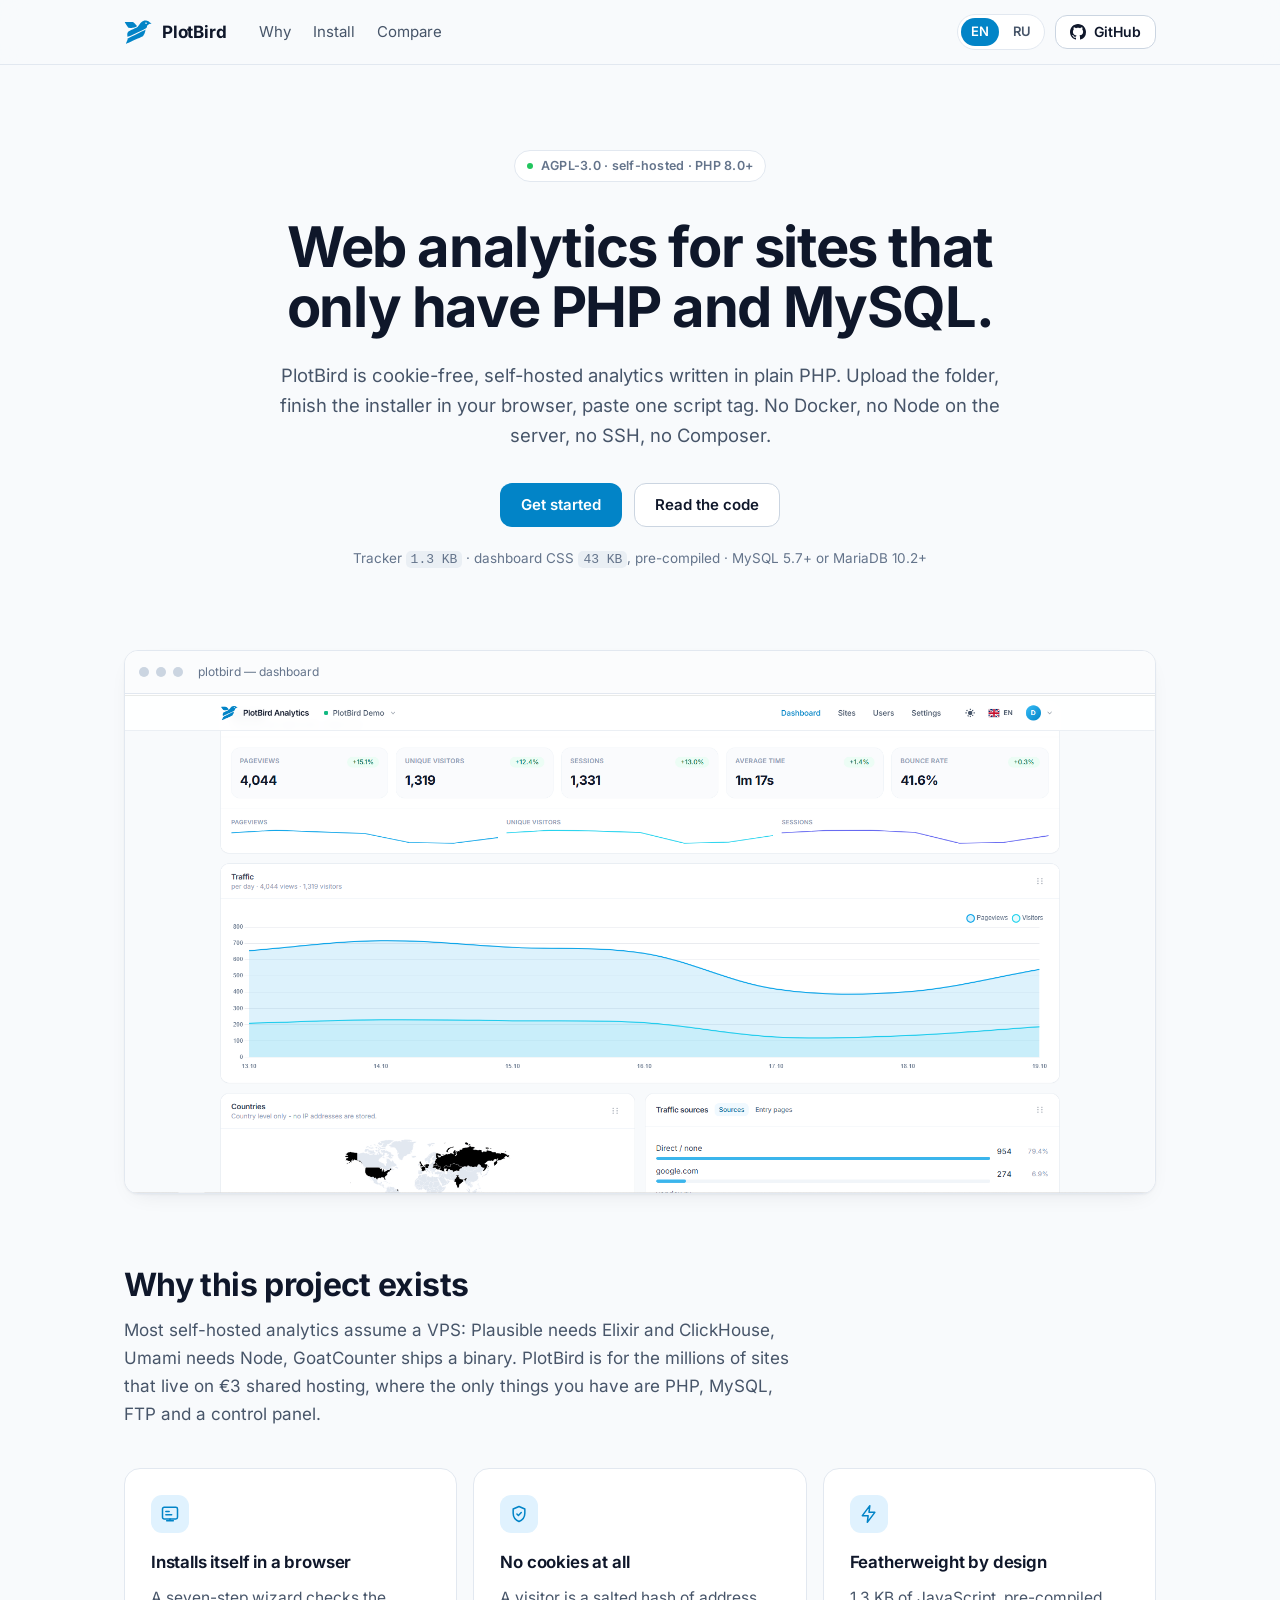
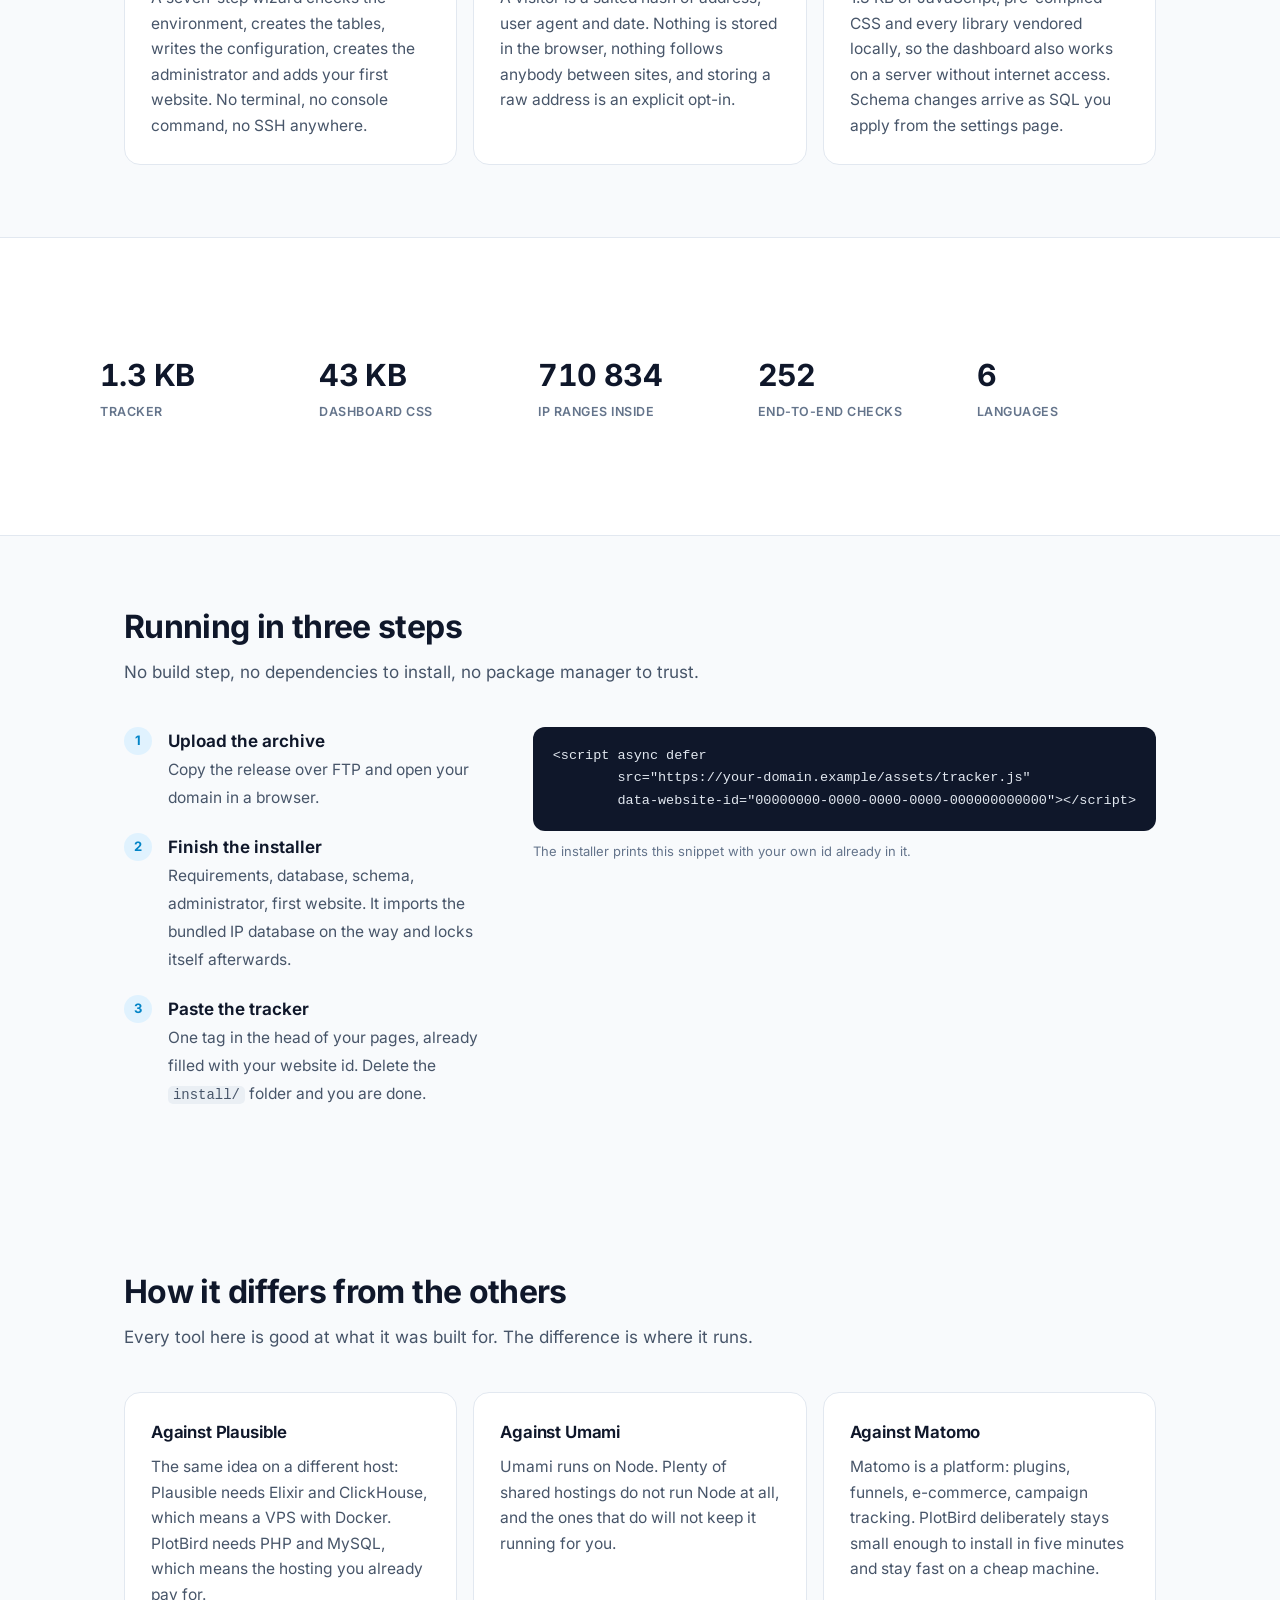
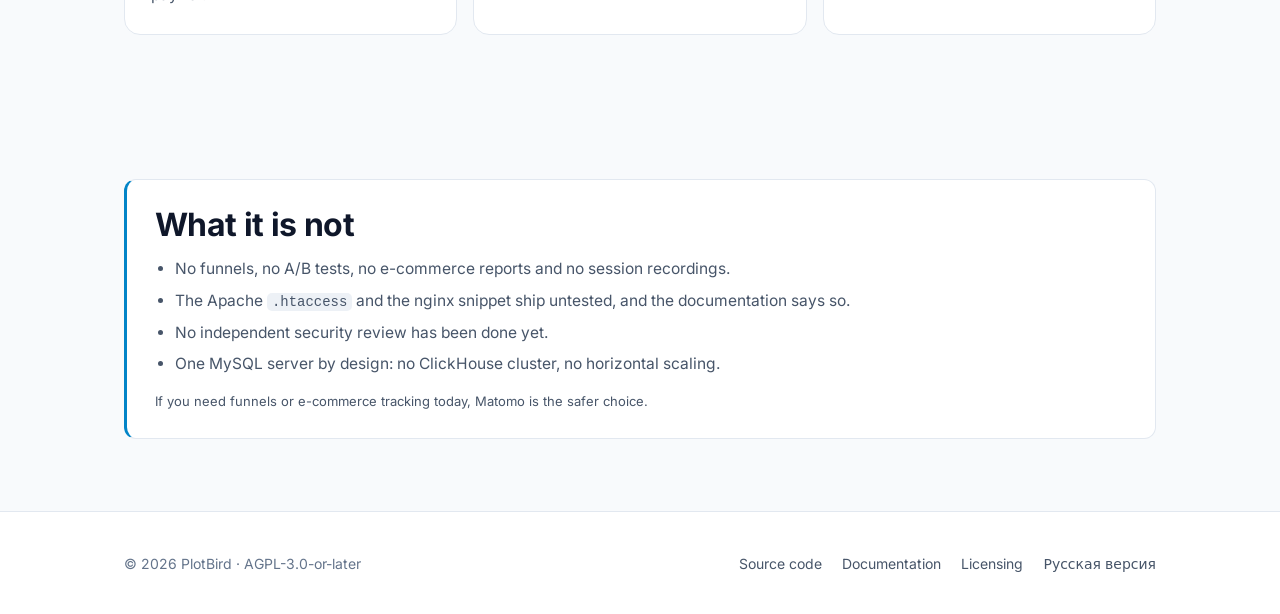
==== index.html @ 64337339 "PlotBird landing page Two languages, one stylesheet, no build step and no framework. The dashboard s" ====
<!doctype html>
<html lang="en">
<head>
<meta charset="utf-8">
<meta name="viewport" content="width=device-width, initial-scale=1">
<title>PlotBird — self-hosted, cookie-free web analytics in plain PHP</title>
<meta name="description" content="Web analytics for websites that only have PHP and MySQL. Cookie-free, self-hosted, no Docker, no SSH: upload the folder, install it in the browser, paste one script tag.">
<link rel="canonical" href="https://plotbird.github.io/">
<link rel="alternate" hreflang="en" href="https://plotbird.github.io/">
<link rel="alternate" hreflang="ru" href="https://plotbird.github.io/ru/">
<link rel="alternate" hreflang="x-default" href="https://plotbird.github.io/">
<link rel="icon" type="image/svg+xml" href="assets/logo.svg">
<link rel="apple-touch-icon" href="assets/apple-touch-icon.png">
<link rel="stylesheet" href="assets/style.css">
<meta name="theme-color" content="#f8fafc" media="(prefers-color-scheme: light)">
<meta name="theme-color" content="#080c14" media="(prefers-color-scheme: dark)">
<meta property="og:type" content="website">
<meta property="og:title" content="PlotBird — web analytics for sites that only have PHP and MySQL">
<meta property="og:description" content="Cookie-free, self-hosted analytics in plain PHP. No Docker, no Node on the server, no SSH, no Composer.">
<meta property="og:url" content="https://plotbird.github.io/">
<meta property="og:image" content="https://plotbird.github.io/assets/og.png">
<meta property="og:image:width" content="1200">
<meta property="og:image:height" content="630">
<meta property="og:locale" content="en_US">
<meta property="og:locale:alternate" content="ru_RU">
<meta name="twitter:card" content="summary_large_image">
</head>
<body>

<header class="nav">
    <div class="wrap nav-inner">
        <a class="brand" href="index.html">
            <img src="assets/logo.svg" alt="" width="28" height="28">
            PlotBird
        </a>
        <nav class="nav-links">
            <a href="#why">Why</a>
            <a href="#install">Install</a>
            <a href="#compare">Compare</a>
        </nav>
        <div class="nav-right">
            <div class="lang">
                <span>EN</span>
                <a href="ru/index.html" hreflang="ru">RU</a>
            </div>
            <a class="btn btn-ghost btn-nav" href="https://github.com/plotbird/analytics">
                <svg width="16" height="16" viewBox="0 0 16 16" fill="currentColor" aria-hidden="true"><path d="M8 0C3.58 0 0 3.58 0 8c0 3.54 2.29 6.53 5.47 7.59.4.07.55-.17.55-.38 0-.19-.01-.82-.01-1.49-2.01.37-2.53-.49-2.69-.94-.09-.23-.48-.94-.82-1.13-.28-.15-.68-.52-.01-.53.63-.01 1.08.58 1.23.82.72 1.21 1.87.87 2.33.66.07-.52.28-.87.51-1.07-1.78-.2-3.64-.89-3.64-3.95 0-.87.31-1.59.82-2.15-.08-.2-.36-1.02.08-2.12 0 0 .67-.21 2.2.82.64-.18 1.32-.27 2-.27.68 0 1.36.09 2 .27 1.53-1.04 2.2-.82 2.2-.82.44 1.1.16 1.92.08 2.12.51.56.82 1.27.82 2.15 0 3.07-1.87 3.75-3.65 3.95.29.25.54.73.54 1.48 0 1.07-.01 1.93-.01 2.2 0 .21.15.46.55.38A8.01 8.01 0 0 0 16 8c0-4.42-3.58-8-8-8Z"/></svg>
                GitHub
            </a>
        </div>
    </div>
</header>

<main>

<div class="wrap hero">
    <p class="eyebrow"><span class="dot"></span> AGPL-3.0 &middot; self-hosted &middot; PHP 8.0+</p>
    <h1>Web analytics for sites that only have PHP and MySQL.</h1>
    <p class="lead">
        PlotBird is cookie-free, self-hosted analytics written in plain PHP. Upload the folder,
        finish the installer in your browser, paste one script tag. No Docker, no Node on the
        server, no SSH, no Composer.
    </p>
    <div class="hero-actions">
        <a class="btn btn-primary" href="#install">Get started</a>
        <a class="btn btn-ghost" href="https://github.com/plotbird/analytics">Read the code</a>
    </div>
    <p class="hero-note">
        Tracker <code>1.3 KB</code> &middot; dashboard CSS <code>43 KB</code>, pre-compiled &middot;
        MySQL 5.7+ or MariaDB 10.2+
    </p>
</div>

<div class="wrap">
    <div class="shot" id="look">
        <div class="frame">
            <div class="frame-bar">
                <i></i><i></i><i></i>
                <span>plotbird — dashboard</span>
            </div>

            <img src="assets/dashboard.png"
                 alt="PlotBird dashboard: traffic chart, top pages, countries, devices and goal conversions"
                 width="1906" height="923" fetchpriority="high" decoding="async">
        </div>
    </div>
</div>

<section id="why">
    <div class="wrap">
        <div class="section-head">
            <h2>Why this project exists</h2>
            <p>
                Most self-hosted analytics assume a VPS: Plausible needs Elixir and ClickHouse,
                Umami needs Node, GoatCounter ships a binary. PlotBird is for the millions of
                sites that live on €3 shared hosting, where the only things you have are PHP,
                MySQL, FTP and a control panel.
            </p>
        </div>

        <div class="cards cards-3">
            <article class="card">
                <div class="icon" aria-hidden="true">
                    <svg viewBox="0 0 24 24" fill="none" stroke="currentColor" stroke-width="1.8" stroke-linecap="round" stroke-linejoin="round"><rect x="3" y="4" width="18" height="14" rx="2"/><path d="M8 20h8M12 18v2M7 9h4M7 13h7"/></svg>
                </div>
                <h3>Installs itself in a browser</h3>
                <p>
                    A seven-step wizard checks the environment, creates the tables, writes the
                    configuration, creates the administrator and adds your first website. No
                    terminal, no console command, no SSH anywhere.
                </p>
            </article>

            <article class="card">
                <div class="icon" aria-hidden="true">
                    <svg viewBox="0 0 24 24" fill="none" stroke="currentColor" stroke-width="1.8" stroke-linecap="round" stroke-linejoin="round"><path d="M12 3l7 3v5c0 4.4-3 8.2-7 10-4-1.8-7-5.6-7-10V6l7-3Z"/><path d="M9.5 12l1.8 1.8 3.4-3.6"/></svg>
                </div>
                <h3>No cookies at all</h3>
                <p>
                    A visitor is a salted hash of address, user agent and date. Nothing is stored
                    in the browser, nothing follows anybody between sites, and storing a raw
                    address is an explicit opt-in.
                </p>
            </article>

            <article class="card">
                <div class="icon" aria-hidden="true">
                    <svg viewBox="0 0 24 24" fill="none" stroke="currentColor" stroke-width="1.8" stroke-linecap="round" stroke-linejoin="round"><path d="M13 2 4 14h7l-1 8 9-12h-7l1-8Z"/></svg>
                </div>
                <h3>Featherweight by design</h3>
                <p>
                    1.3 KB of JavaScript, pre-compiled CSS and every library vendored locally, so
                    the dashboard also works on a server without internet access. Schema changes
                    arrive as SQL you apply from the settings page.
                </p>
            </article>
        </div>
    </div>
</section>

<section class="numbers" aria-label="Numbers">
    <div class="wrap numbers-inner">
        <div class="stat"><b>1.3 KB</b><span>tracker</span></div>
        <div class="stat"><b>43 KB</b><span>dashboard CSS</span></div>
        <div class="stat"><b>710 834</b><span>IP ranges inside</span></div>
        <div class="stat"><b>252</b><span>end-to-end checks</span></div>
        <div class="stat"><b>6</b><span>languages</span></div>
    </div>
</section>

<section id="install">
    <div class="wrap">
        <div class="section-head">
            <h2>Running in three steps</h2>
            <p>No build step, no dependencies to install, no package manager to trust.</p>
        </div>

        <div class="steps">
            <ol class="step-list">
                <li>
                    <strong>Upload the archive</strong>
                    <span>Copy the release over FTP and open your domain in a browser.</span>
                </li>
                <li>
                    <strong>Finish the installer</strong>
                    <span>
                        Requirements, database, schema, administrator, first website. It imports
                        the bundled IP database on the way and locks itself afterwards.
                    </span>
                </li>
                <li>
                    <strong>Paste the tracker</strong>
                    <span>
                        One tag in the head of your pages, already filled with your website id.
                        Delete the <code>install/</code> folder and you are done.
                    </span>
                </li>
            </ol>

            <div>
                <pre><code>&lt;script async defer
        src="https://your-domain.example/assets/tracker.js"
        data-website-id="00000000-0000-0000-0000-000000000000"&gt;&lt;/script&gt;</code></pre>
                <p class="caption">
                    The installer prints this snippet with your own id already in it.
                </p>
            </div>
        </div>
    </div>
</section>

<section id="compare">
    <div class="wrap">
        <div class="section-head">
            <h2>How it differs from the others</h2>
            <p>
                Every tool here is good at what it was built for. The difference is where it runs.
            </p>
        </div>

        <div class="cards cards-3">
            <article class="card">
                <h3>Against Plausible</h3>
                <p>
                    The same idea on a different host: Plausible needs Elixir and ClickHouse, which
                    means a VPS with Docker. PlotBird needs PHP and MySQL, which means the hosting
                    you already pay for.
                </p>
            </article>
            <article class="card">
                <h3>Against Umami</h3>
                <p>
                    Umami runs on Node. Plenty of shared hostings do not run Node at all, and the
                    ones that do will not keep it running for you.
                </p>
            </article>
            <article class="card">
                <h3>Against Matomo</h3>
                <p>
                    Matomo is a platform: plugins, funnels, e-commerce, campaign tracking. PlotBird
                    deliberately stays small enough to install in five minutes and stay fast on a
                    cheap machine.
                </p>
            </article>
        </div>
    </div>
</section>

<section>
    <div class="wrap">
        <div class="not">
            <h2>What it is not</h2>
            <ul>
                <li>No funnels, no A/B tests, no e-commerce reports and no session recordings.</li>
                <li>The Apache <code>.htaccess</code> and the nginx snippet ship untested, and the documentation says so.</li>
                <li>No independent security review has been done yet.</li>
                <li>One MySQL server by design: no ClickHouse cluster, no horizontal scaling.</li>
            </ul>
            <p class="caption" style="margin-top:14px">
                If you need funnels or e-commerce tracking today, Matomo is the safer choice.
            </p>
        </div>
    </div>
</section>

</main>

<footer>
    <div class="wrap footer-inner">
        <span>© <span id="year">2026</span> PlotBird · AGPL-3.0-or-later</span>
        <div class="footer-links">
            <a href="https://github.com/plotbird/analytics">Source code</a>
            <a href="https://github.com/plotbird/analytics/blob/main/README.md">Documentation</a>
            <a href="https://github.com/plotbird/analytics/blob/main/LICENSING.md">Licensing</a>
            <a href="ru/index.html" hreflang="ru">Русская версия</a>
        </div>
    </div>
</footer>

<script>
    document.getElementById('year').textContent = new Date().getFullYear();
</script>

</body>
</html>
---- assets/style.css ----
/* ---------------------------------------------------------------------------
   PlotBird landing page.

   One stylesheet, no build step, no framework: the product itself ships
   pre-compiled CSS, so its website should not need a toolchain either. The
   palette is the one used in the dashboard - Inter, slate, one sky accent - so
   the site and the application look like the same project.
   --------------------------------------------------------------------------- */

@font-face {
    font-family: 'Inter';
    font-style: normal;
    font-weight: 100 900;
    font-display: swap;
    src: url('fonts/inter-latin-wght-normal.woff2') format('woff2');
    unicode-range: U+0000-00FF, U+0131, U+0152-0153, U+02BB-02BC, U+02C6, U+02DA,
        U+02DC, U+0304, U+0308, U+0329, U+2000-206F, U+2074, U+20AC, U+2122,
        U+2191, U+2193, U+2212, U+2215, U+FEFF, U+FFFD;
}

@font-face {
    font-family: 'Inter';
    font-style: normal;
    font-weight: 100 900;
    font-display: swap;
    src: url('fonts/inter-latin-ext-wght-normal.woff2') format('woff2');
    unicode-range: U+0100-02BA, U+02BD-02C5, U+02C7-02CC, U+02CE-02D7, U+02DD-02FF,
        U+0304, U+0308, U+0329, U+1D00-1DBF, U+1E00-1E9F, U+1EF2-1EFF, U+2020,
        U+20A0-20AB, U+20AD-20C0, U+2113, U+2C60-2C7F, U+A720-A7FF;
}

:root {
    --bg: #f8fafc;
    --surface: #ffffff;
    --border: #e2e8f0;
    --border-strong: #cbd5e1;
    --text: #0f172a;
    --muted: #475569;
    --faint: #64748b;
    --accent: #0284c7;
    --accent-hover: #0369a1;
    --accent-soft: #e0f2fe;
    --code-bg: #0f172a;
    --code-text: #e2e8f0;
    --shadow: 0 1px 2px rgb(15 23 42 / 0.04), 0 8px 24px -12px rgb(15 23 42 / 0.12);
    --radius: 16px;
    --max: 1080px;
}

@media (prefers-color-scheme: dark) {
    :root {
        --bg: #080c14;
        --surface: #0f1626;
        --border: #1e293b;
        --border-strong: #334155;
        --text: #e8eef7;
        --muted: #a3b1c6;
        --faint: #8595ab;
        --accent: #38bdf8;
        --accent-hover: #7dd3fc;
        --accent-soft: #0c2839;
        --code-bg: #060a12;
        --code-text: #dbe6f5;
        --shadow: 0 1px 2px rgb(0 0 0 / 0.3), 0 12px 32px -16px rgb(0 0 0 / 0.6);
    }
}

*,
*::before,
*::after {
    box-sizing: border-box;
}

html {
    -webkit-text-size-adjust: 100%;
    scroll-behavior: smooth;
}

body {
    margin: 0;
    background: var(--bg);
    color: var(--text);
    font-family: 'Inter', ui-sans-serif, system-ui, -apple-system, 'Segoe UI', Roboto, sans-serif;
    font-size: 17px;
    line-height: 1.65;
    -webkit-font-smoothing: antialiased;
    text-rendering: optimizeLegibility;
}

img {
    max-width: 100%;
    height: auto;
    display: block;
}

a {
    color: var(--accent);
    text-decoration: none;
}

a:hover {
    color: var(--accent-hover);
    text-decoration: underline;
    text-underline-offset: 3px;
}

:focus-visible {
    outline: 2px solid var(--accent);
    outline-offset: 3px;
    border-radius: 6px;
}

.wrap {
    width: 100%;
    max-width: var(--max);
    margin: 0 auto;
    padding: 0 24px;
}

/* Navigation -------------------------------------------------------------- */

.nav {
    position: sticky;
    top: 0;
    z-index: 20;
    background: color-mix(in srgb, var(--bg) 88%, transparent);
    backdrop-filter: blur(12px);
    border-bottom: 1px solid var(--border);
}

.nav-inner {
    display: flex;
    align-items: center;
    gap: 20px;
    height: 64px;
}

.brand {
    display: flex;
    align-items: center;
    gap: 10px;
    color: var(--text);
    font-weight: 700;
    letter-spacing: -0.01em;
    text-decoration: none;
}

.brand:hover {
    color: var(--text);
    text-decoration: none;
}

.brand img {
    width: 28px;
    height: 28px;
}

.nav-links {
    display: none;
    gap: 22px;
    margin-left: 12px;
    font-size: 15px;
}

.nav-links a {
    color: var(--muted);
}

.nav-links a:hover {
    color: var(--text);
    text-decoration: none;
}

.nav-right {
    display: flex;
    align-items: center;
    gap: 10px;
    margin-left: auto;
}

.lang {
    display: flex;
    align-items: center;
    gap: 4px;
    padding: 3px;
    border: 1px solid var(--border);
    border-radius: 999px;
    background: var(--surface);
    font-size: 13px;
    font-weight: 600;
}

.lang a,
.lang span {
    padding: 3px 10px;
    border-radius: 999px;
    color: var(--muted);
}

.lang a:hover {
    color: var(--text);
    text-decoration: none;
    background: var(--accent-soft);
}

.lang span {
    background: var(--accent);
    color: #fff;
}

@media (min-width: 860px) {
    .nav-links {
        display: flex;
    }
}

/* Buttons ----------------------------------------------------------------- */

.btn {
    display: inline-flex;
    align-items: center;
    justify-content: center;
    gap: 8px;
    padding: 12px 20px;
    border-radius: 12px;
    border: 1px solid transparent;
    font-size: 15px;
    font-weight: 600;
    line-height: 1.2;
    text-decoration: none;
    transition: background-color 120ms ease, border-color 120ms ease, color 120ms ease;
}

.btn:hover {
    text-decoration: none;
}

.btn-primary {
    background: var(--accent);
    color: #fff;
}

.btn-primary:hover {
    background: var(--accent-hover);
    color: #fff;
}

.btn-ghost {
    background: var(--surface);
    border-color: var(--border-strong);
    color: var(--text);
}

.btn-ghost:hover {
    border-color: var(--accent);
    color: var(--text);
}

.btn small {
    font-weight: 500;
    opacity: 0.75;
}

.btn-nav {
    padding: 8px 14px;
    font-size: 14px;
}

/* Hero -------------------------------------------------------------------- */

.hero {
    padding: 72px 0 24px;
    text-align: center;
}

.eyebrow {
    display: inline-flex;
    align-items: center;
    gap: 8px;
    padding: 5px 12px;
    border: 1px solid var(--border);
    border-radius: 999px;
    background: var(--surface);
    color: var(--faint);
    font-size: 12.5px;
    font-weight: 600;
    letter-spacing: 0.02em;
}

.dot {
    width: 6px;
    height: 6px;
    border-radius: 50%;
    background: #22c55e;
}

h1 {
    margin: 22px auto 0;
    max-width: 20ch;
    font-size: clamp(2.1rem, 5.2vw, 3.5rem);
    font-weight: 700;
    line-height: 1.08;
    letter-spacing: -0.025em;
}

.lead {
    margin: 22px auto 0;
    max-width: 62ch;
    color: var(--muted);
    font-size: clamp(1rem, 1.6vw, 1.15rem);
}

.hero-actions {
    display: flex;
    flex-wrap: wrap;
    gap: 12px;
    justify-content: center;
    margin-top: 32px;
}

.hero-note {
    margin: 20px 0 0;
    color: var(--faint);
    font-size: 13.5px;
}

.hero-note code {
    font-size: 13px;
}

/* Screenshot frame -------------------------------------------------------- */

.shot {
    margin: 56px 0 0;
}

.frame {
    border: 1px solid var(--border);
    border-radius: 14px;
    background: var(--surface);
    box-shadow: var(--shadow);
    overflow: hidden;
}

.frame-bar {
    display: flex;
    align-items: center;
    gap: 7px;
    padding: 11px 14px;
    border-bottom: 1px solid var(--border);
    background: color-mix(in srgb, var(--bg) 60%, var(--surface));
}

.frame-bar i {
    width: 10px;
    height: 10px;
    border-radius: 50%;
    background: var(--border-strong);
}

.frame-bar span {
    margin-left: 8px;
    color: var(--faint);
    font-size: 12px;
    font-variant-numeric: tabular-nums;
}

/* Drop a screenshot in and delete this block ------------------------------ */

.shot-placeholder {
    display: grid;
    place-items: center;
    gap: 10px;
    aspect-ratio: 16 / 10;
    padding: 24px;
    background: repeating-linear-gradient(45deg, transparent, transparent 12px, color-mix(in srgb, var(--border) 45%, transparent) 12px, color-mix(in srgb, var(--border) 45%, transparent) 13px);
    color: var(--faint);
    text-align: center;
    font-size: 14px;
}

.shot-placeholder strong {
    display: block;
    color: var(--muted);
    font-size: 15px;
}

/* Sections ---------------------------------------------------------------- */

section {
    padding: 72px 0;
}

.section-head {
    max-width: 62ch;
    margin-bottom: 40px;
}

h2 {
    margin: 0;
    font-size: clamp(1.5rem, 2.8vw, 2rem);
    font-weight: 700;
    line-height: 1.2;
    letter-spacing: -0.02em;
}

.section-head p {
    margin: 12px 0 0;
    color: var(--muted);
}

/* Cards ------------------------------------------------------------------- */

.cards {
    display: grid;
    gap: 16px;
    grid-template-columns: 1fr;
}

@media (min-width: 720px) {
    .cards-3 {
        grid-template-columns: repeat(3, 1fr);
    }
}

.card {
    padding: 26px;
    border: 1px solid var(--border);
    border-radius: var(--radius);
    background: var(--surface);
}

.card h3 {
    margin: 0 0 8px;
    font-size: 1.05rem;
    font-weight: 650;
    letter-spacing: -0.01em;
}

.card p {
    margin: 0;
    color: var(--muted);
    font-size: 15.5px;
}

.card .icon {
    display: grid;
    place-items: center;
    width: 38px;
    height: 38px;
    margin-bottom: 16px;
    border-radius: 11px;
    background: var(--accent-soft);
    color: var(--accent);
}

.card .icon svg {
    width: 20px;
    height: 20px;
}

/* Numbers ----------------------------------------------------------------- */

.numbers {
    border-top: 1px solid var(--border);
    border-bottom: 1px solid var(--border);
    background: var(--surface);
}

.numbers-inner {
    display: grid;
    grid-template-columns: repeat(2, 1fr);
    gap: 28px 16px;
    padding: 40px 0;
}

@media (min-width: 780px) {
    .numbers-inner {
        grid-template-columns: repeat(5, 1fr);
    }
}

.stat b {
    display: block;
    font-size: clamp(1.5rem, 2.4vw, 1.9rem);
    font-weight: 700;
    letter-spacing: -0.02em;
    font-variant-numeric: tabular-nums;
}

.stat span {
    display: block;
    margin-top: 2px;
    color: var(--faint);
    font-size: 12.5px;
    font-weight: 600;
    letter-spacing: 0.04em;
    text-transform: uppercase;
}

/* Steps ------------------------------------------------------------------- */

.steps {
    display: grid;
    gap: 28px;
    grid-template-columns: 1fr;
    align-items: start;
}

@media (min-width: 860px) {
    .steps {
        grid-template-columns: 1fr 1fr;
        gap: 40px;
    }
}

ol.step-list {
    margin: 0;
    padding: 0;
    list-style: none;
    counter-reset: step;
}

ol.step-list li {
    position: relative;
    padding: 0 0 22px 44px;
    counter-increment: step;
}

ol.step-list li::before {
    content: counter(step);
    position: absolute;
    left: 0;
    top: 0;
    display: grid;
    place-items: center;
    width: 28px;
    height: 28px;
    border-radius: 50%;
    background: var(--accent-soft);
    color: var(--accent);
    font-size: 13px;
    font-weight: 700;
}

ol.step-list li strong {
    display: block;
    font-weight: 650;
}

ol.step-list li span {
    color: var(--muted);
    font-size: 15.5px;
}

pre {
    margin: 0;
    padding: 18px 20px;
    border-radius: 12px;
    background: var(--code-bg);
    color: var(--code-text);
    overflow-x: auto;
    font-size: 13.5px;
    line-height: 1.7;
    tab-size: 4;
}

pre code {
    font-family: ui-monospace, SFMono-Regular, 'SF Mono', Menlo, Consolas, monospace;
}

code {
    font-family: ui-monospace, SFMono-Regular, 'SF Mono', Menlo, Consolas, monospace;
    font-size: 0.9em;
    padding: 1px 5px;
    border-radius: 5px;
    background: color-mix(in srgb, var(--border) 60%, transparent);
}

pre code {
    padding: 0;
    background: none;
    font-size: inherit;
}

.caption {
    margin: 10px 0 0;
    color: var(--faint);
    font-size: 13px;
}

/* Honest list ------------------------------------------------------------- */

.not {
    padding: 26px 28px;
    border: 1px solid var(--border);
    border-left: 3px solid var(--accent);
    border-radius: 12px;
    background: var(--surface);
}

.not ul {
    margin: 12px 0 0;
    padding-left: 20px;
    color: var(--muted);
    font-size: 15.5px;
}

.not li + li {
    margin-top: 6px;
}

.not p {
    margin: 0;
    color: var(--muted);
}

/* Footer ------------------------------------------------------------------ */

footer {
    border-top: 1px solid var(--border);
    background: var(--surface);
    padding: 40px 0;
    color: var(--faint);
    font-size: 14px;
}

.footer-inner {
    display: flex;
    flex-wrap: wrap;
    align-items: center;
    gap: 16px 28px;
    justify-content: space-between;
}

.footer-links {
    display: flex;
    flex-wrap: wrap;
    gap: 20px;
}

.footer-links a {
    color: var(--muted);
}

.footer-links a:hover {
    color: var(--text);
    text-decoration: none;
}

@media (prefers-reduced-motion: reduce) {
    * {
        scroll-behavior: auto !important;
        transition: none !important;
    }
}
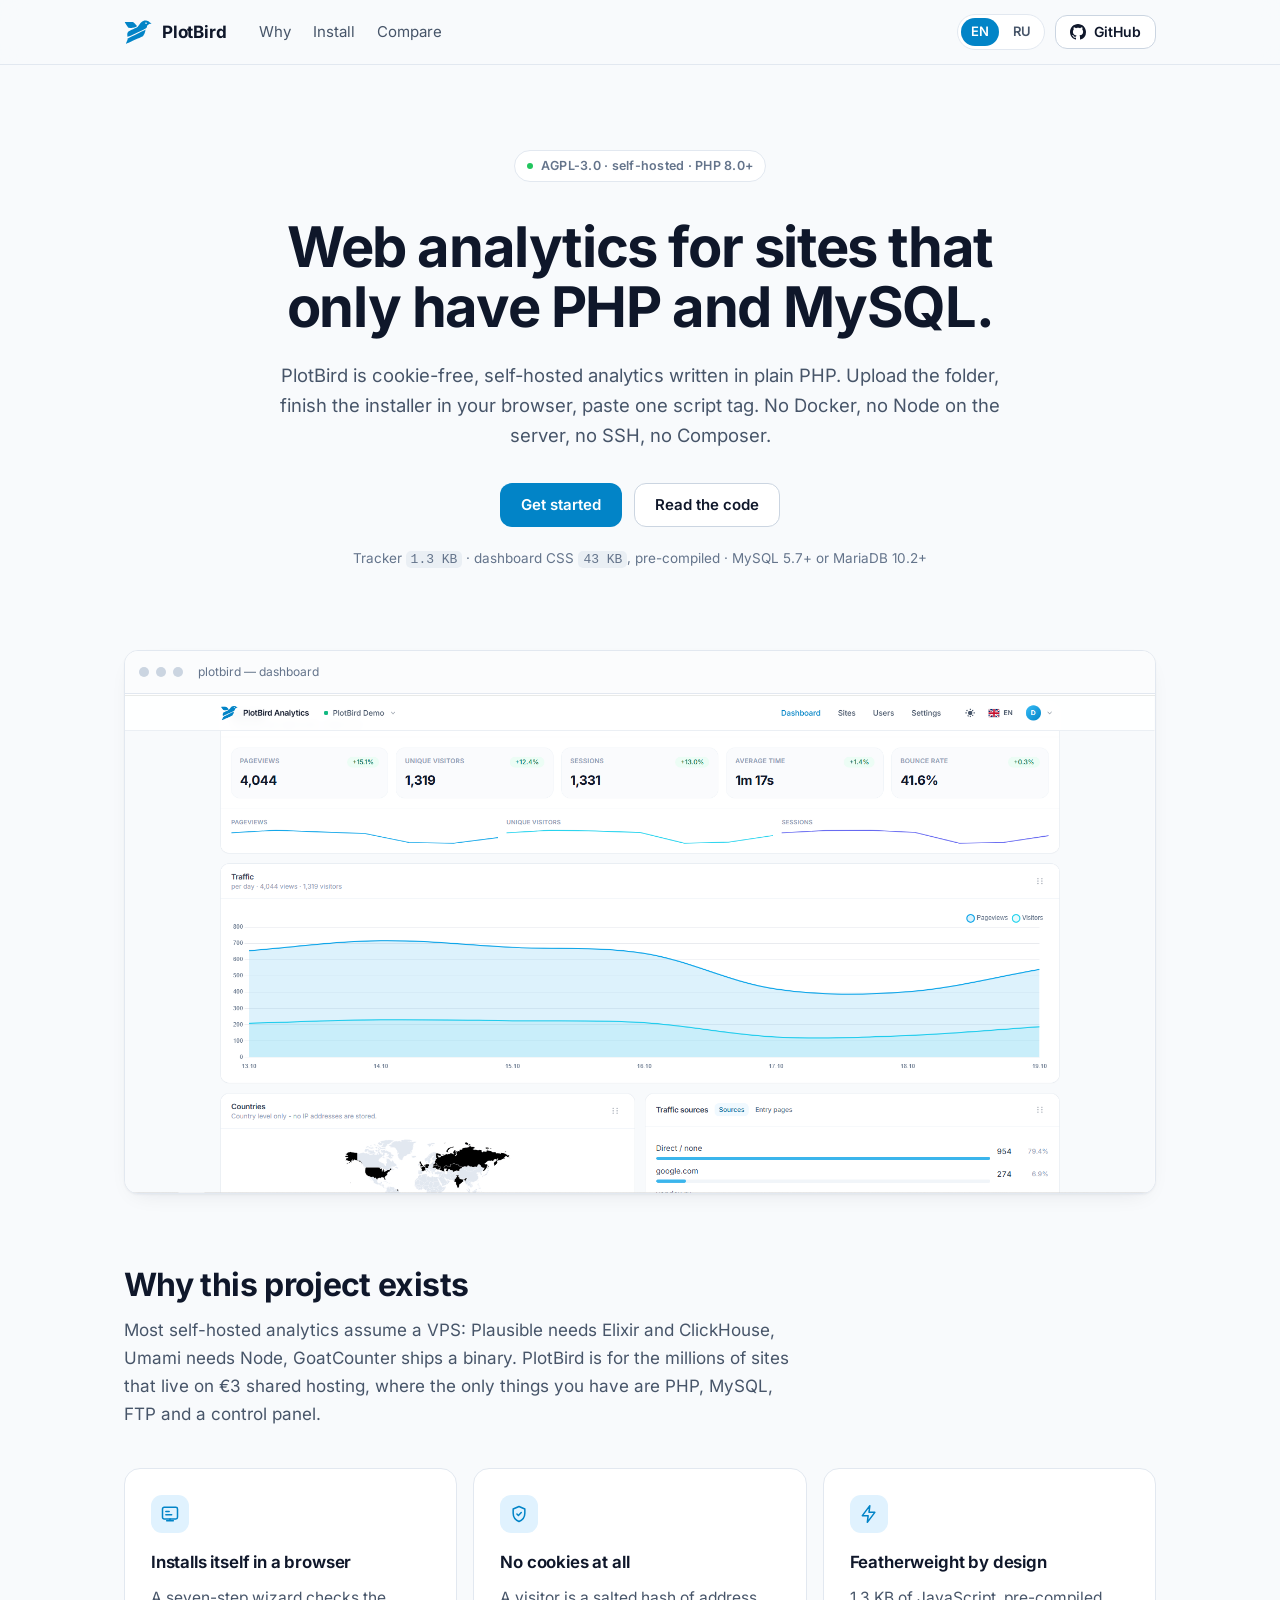
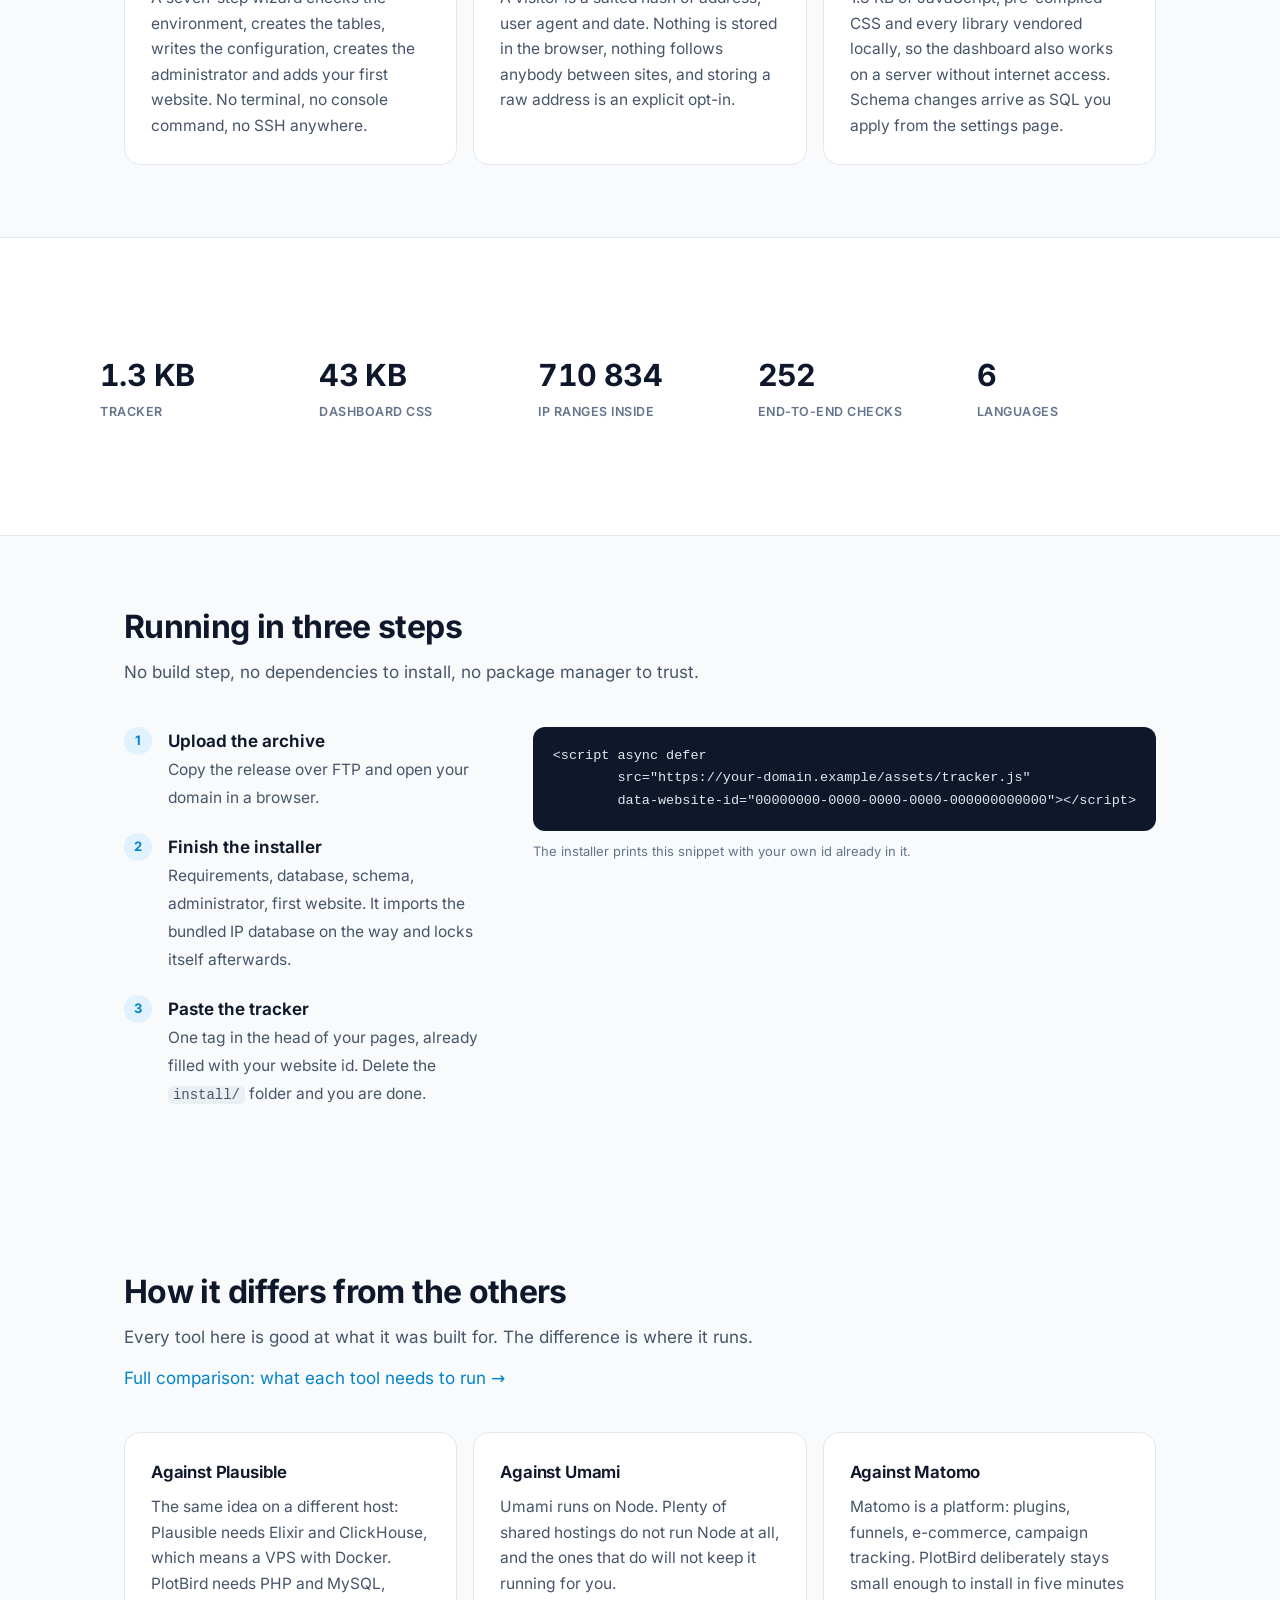
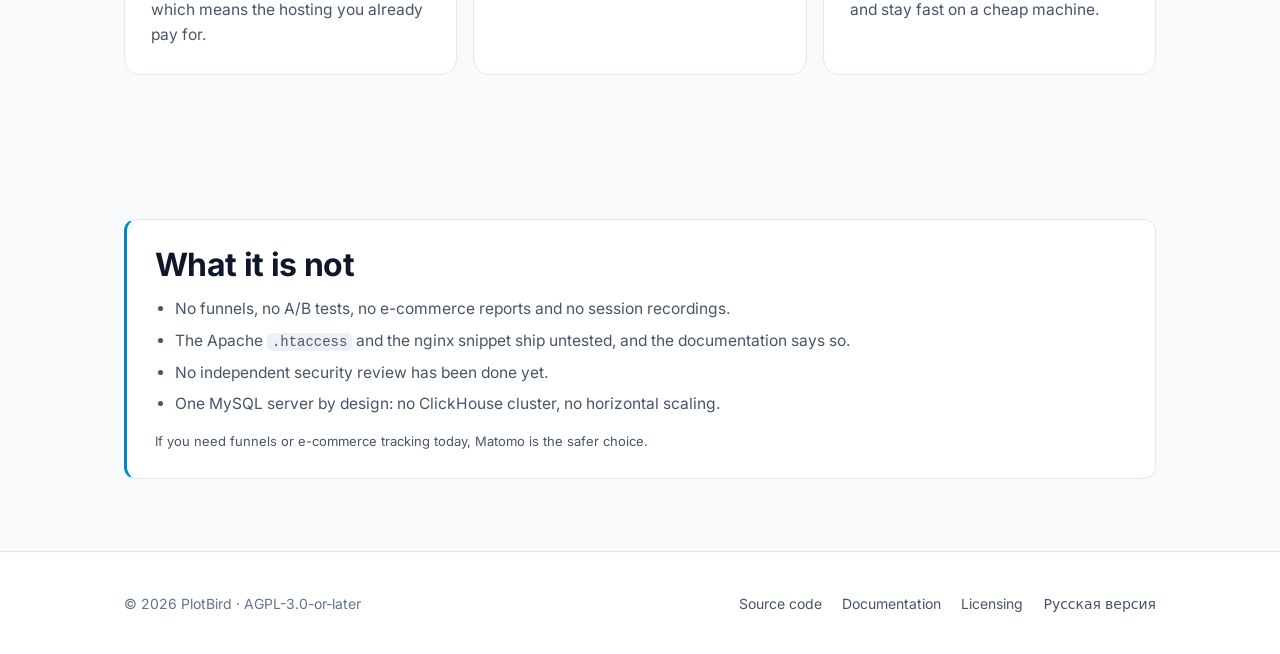
==== commit 4ec679ac: "docs: comparison page, structured data and crawler files People ask "what can I actually run" rather" ====
--- a/index.html
+++ b/index.html
@@ -24,6 +24,49 @@
 <meta property="og:locale" content="en_US">
 <meta property="og:locale:alternate" content="ru_RU">
 <meta name="twitter:card" content="summary_large_image">
+<script type="application/ld+json">
+{
+    "@context": "https://schema.org",
+    "@type": "SoftwareApplication",
+    "name": "PlotBird Analytics",
+    "alternateName": "PlotBird",
+    "applicationCategory": "BusinessApplication",
+    "applicationSubCategory": "Web analytics",
+    "operatingSystem": "PHP 8.0+, MySQL 5.7+ or MariaDB 10.2+",
+    "description": "Web analytics for websites that only have PHP and MySQL. Self-hosted, cookie-free web analytics in plain PHP for classic shared hosting. No Docker, no Node on the server, no SSH: upload the folder, finish the installer in the browser, paste one script tag. Goals, visitor log, bundled IP database, PWA, six languages.",
+    "url": "https://plotbird.github.io/",
+    "downloadUrl": "https://github.com/plotbird/analytics/releases/latest",
+    "codeRepository": "https://github.com/plotbird/analytics",
+    "softwareVersion": "1.0.0",
+    "datePublished": "2026-10-19",
+    "license": "https://www.gnu.org/licenses/agpl-3.0.html",
+    "isAccessibleForFree": true,
+    "offers": {
+        "@type": "Offer",
+        "price": "0",
+        "priceCurrency": "EUR"
+    },
+    "author": {
+        "@type": "Organization",
+        "name": "PlotBird",
+        "url": "https://plotbird.github.io/"
+    },
+    "sameAs": [
+        "https://github.com/plotbird/analytics"
+    ],
+    "inLanguage": "en",
+    "featureList": [
+        "Browser installer, no SSH",
+        "Cookie-free tracking",
+        "Goals and conversions",
+        "Visitor log with per-session detail",
+        "Bundled local IP database for country reports",
+        "Share links with expiry",
+        "Progressive web app",
+        "Schema migrations from the interface"
+    ]
+}
+</script>
 </head>
 <body>
 
@@ -196,6 +239,7 @@
             <p>
                 Every tool here is good at what it was built for. The difference is where it runs.
             </p>
+            <p><a href="vs/index.html">Full comparison: what each tool needs to run &rarr;</a></p>
         </div>
 
         <div class="cards cards-3">
--- a/assets/style.css
+++ b/assets/style.css
@@ -654,3 +654,95 @@
         transition: none !important;
     }
 }
+
+/* Comparison table -------------------------------------------------------- */
+
+.table-wrap {
+    overflow-x: auto;
+    border: 1px solid var(--border);
+    border-radius: var(--radius);
+    background: var(--surface);
+    -webkit-overflow-scrolling: touch;
+}
+
+table {
+    width: 100%;
+    min-width: 760px;
+    border-collapse: collapse;
+    font-size: 14.5px;
+    line-height: 1.5;
+}
+
+th,
+td {
+    padding: 12px 16px;
+    text-align: left;
+    vertical-align: top;
+    border-bottom: 1px solid var(--border);
+}
+
+thead th {
+    color: var(--faint);
+    font-size: 12px;
+    font-weight: 700;
+    letter-spacing: 0.05em;
+    text-transform: uppercase;
+    white-space: nowrap;
+}
+
+tbody tr:last-child td {
+    border-bottom: 0;
+}
+
+tbody th {
+    color: var(--muted);
+    font-weight: 500;
+    white-space: nowrap;
+}
+
+td strong {
+    font-weight: 650;
+}
+
+/* Verdict blocks ---------------------------------------------------------- */
+
+.verdict {
+    padding: 24px 26px;
+    border: 1px solid var(--border);
+    border-radius: var(--radius);
+    background: var(--surface);
+}
+
+.verdict h3 {
+    margin: 0 0 10px;
+    font-size: 1.05rem;
+    font-weight: 650;
+    letter-spacing: -0.01em;
+}
+
+.verdict p {
+    margin: 0;
+    color: var(--muted);
+    font-size: 15.5px;
+}
+
+.verdict p + p {
+    margin-top: 10px;
+}
+
+.verdict a {
+    font-weight: 600;
+}
+
+.note {
+    margin: 0;
+    color: var(--faint);
+    font-size: 13.5px;
+    line-height: 1.6;
+}
+
+@media (min-width: 720px) {
+    .cards-2 {
+        grid-template-columns: repeat(2, 1fr);
+    }
+}
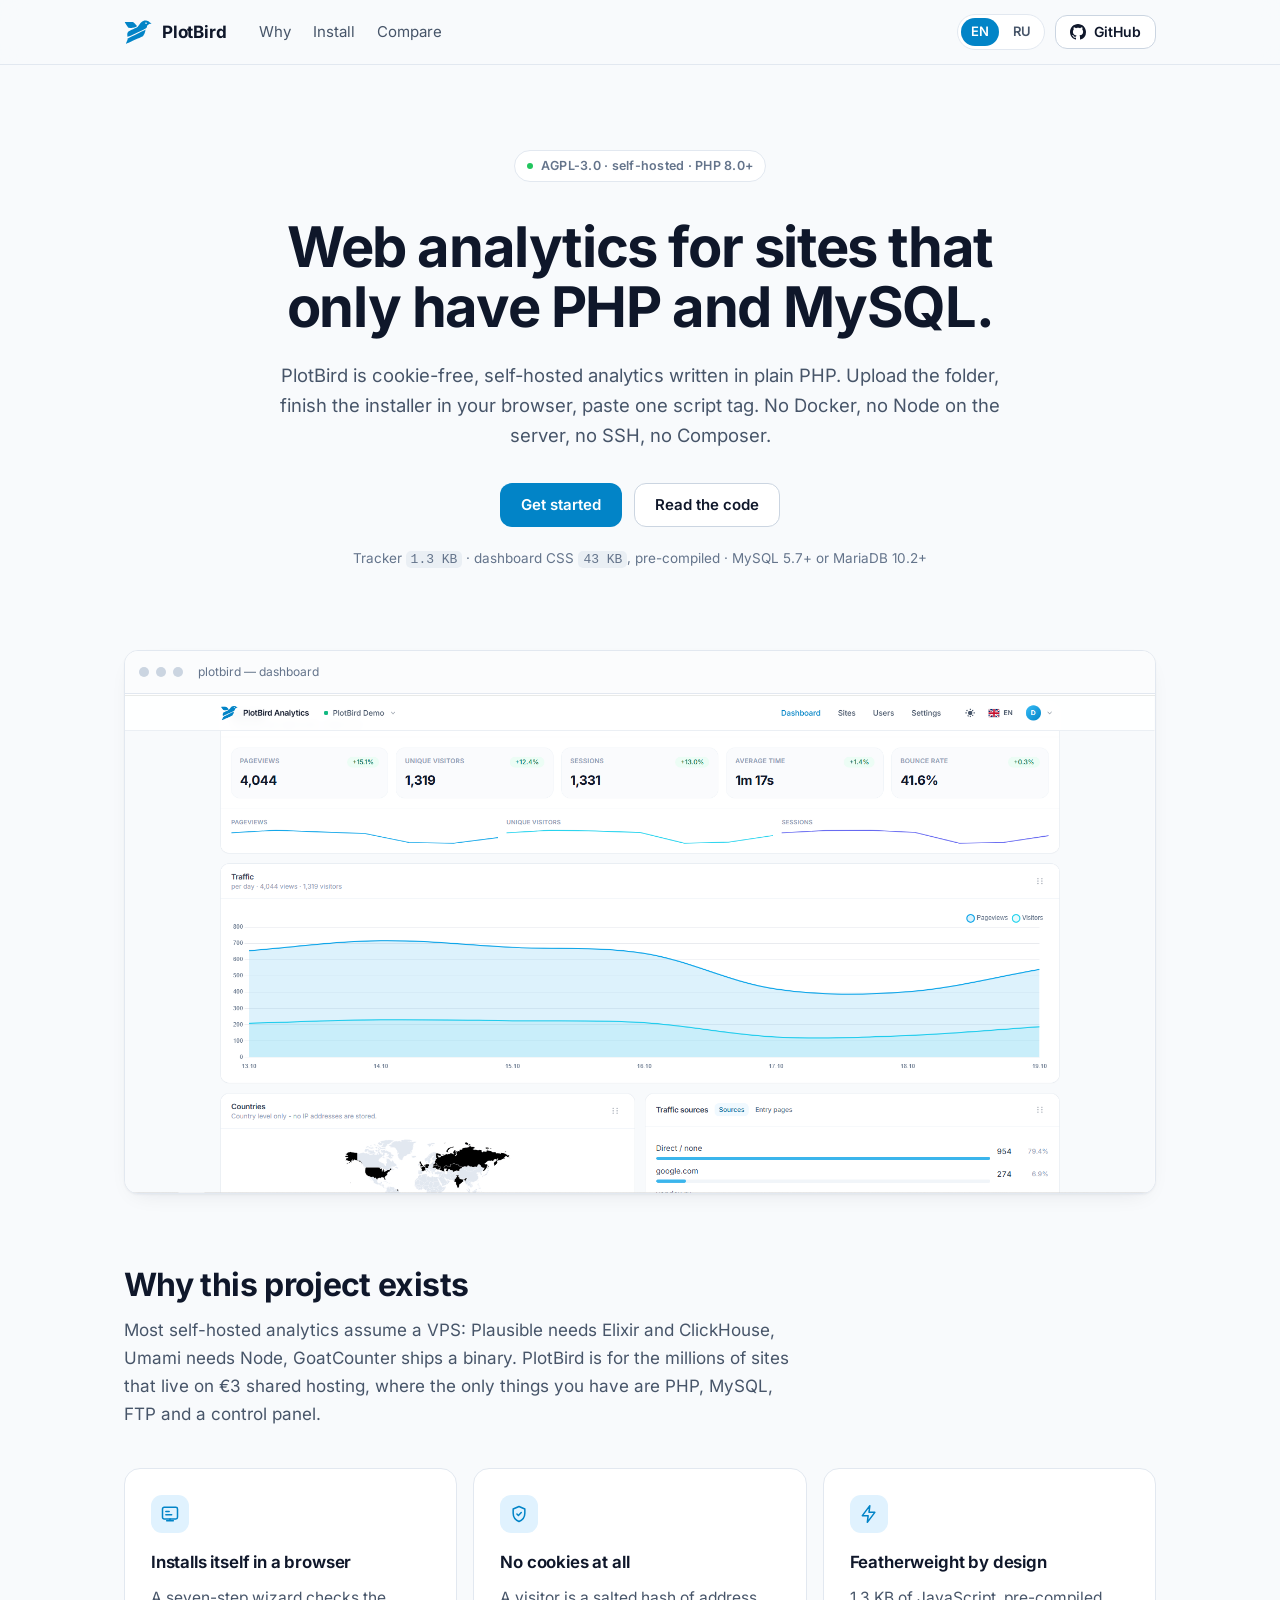
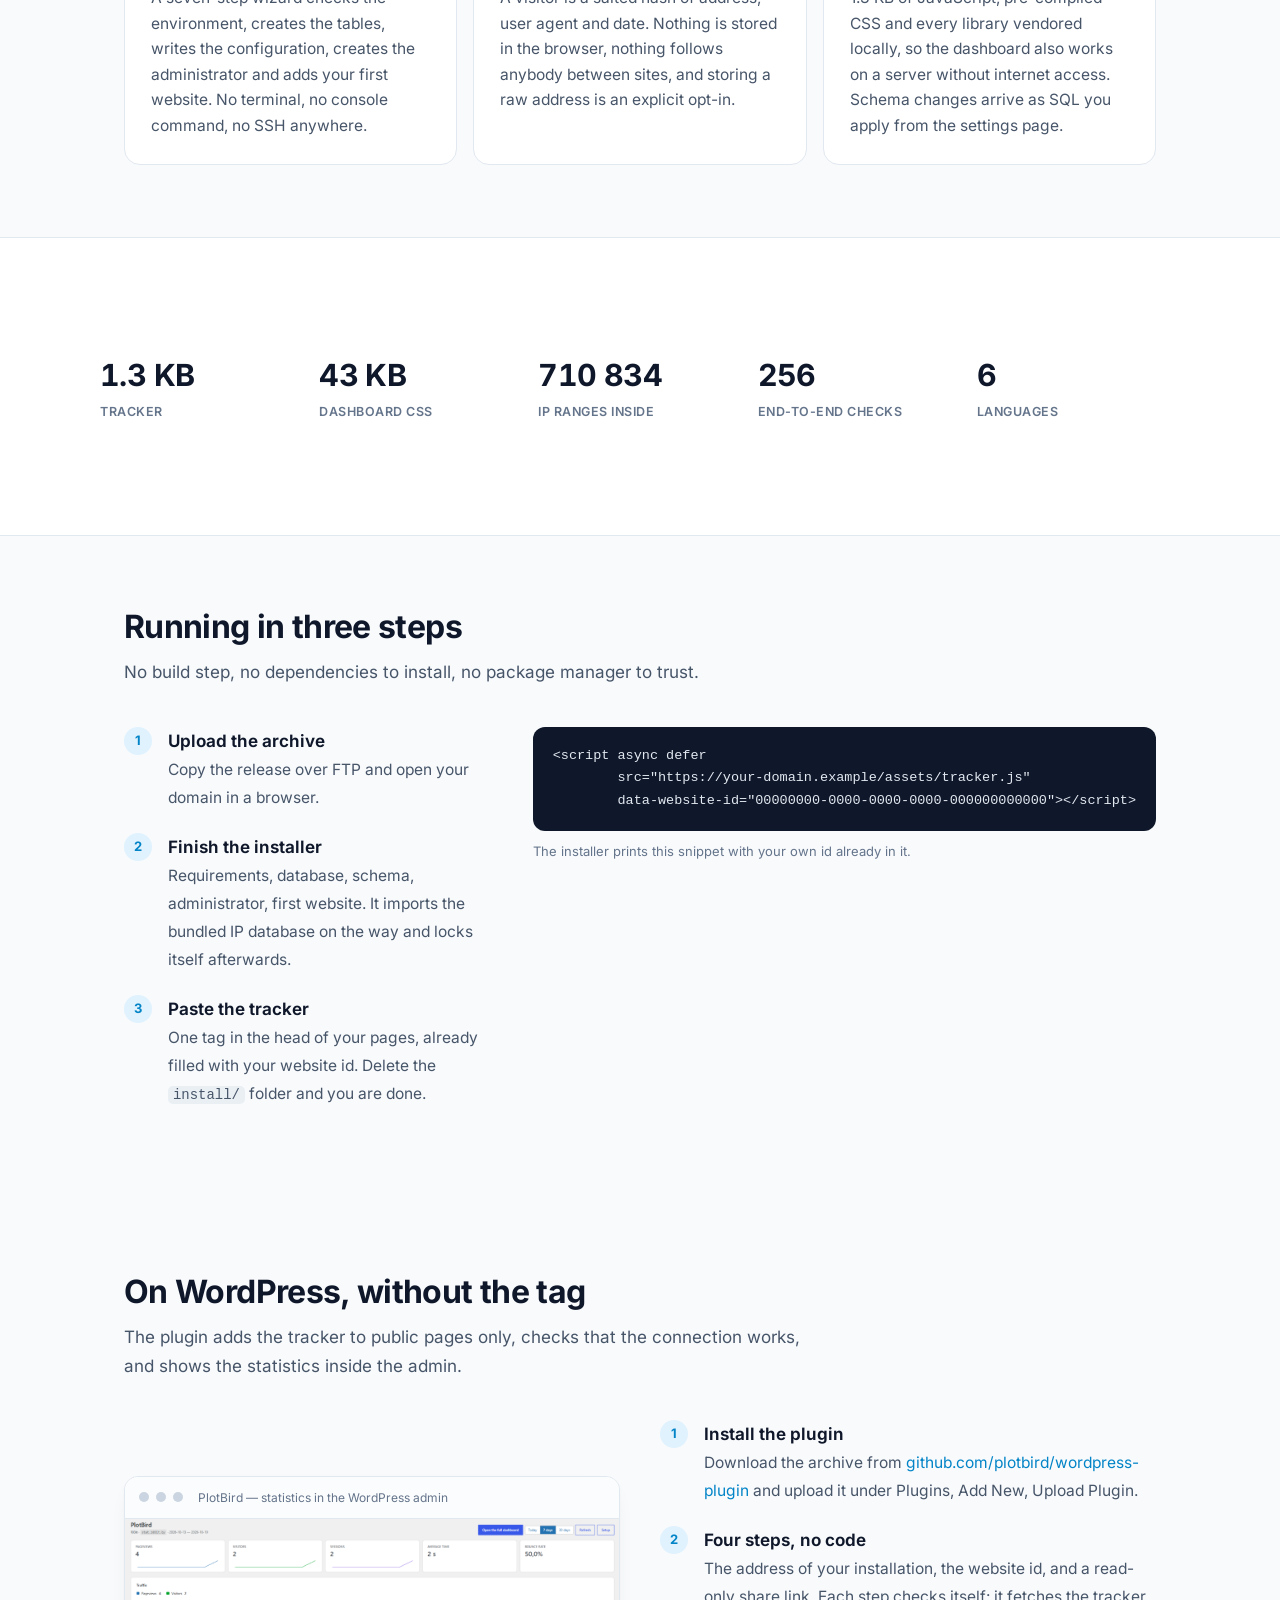
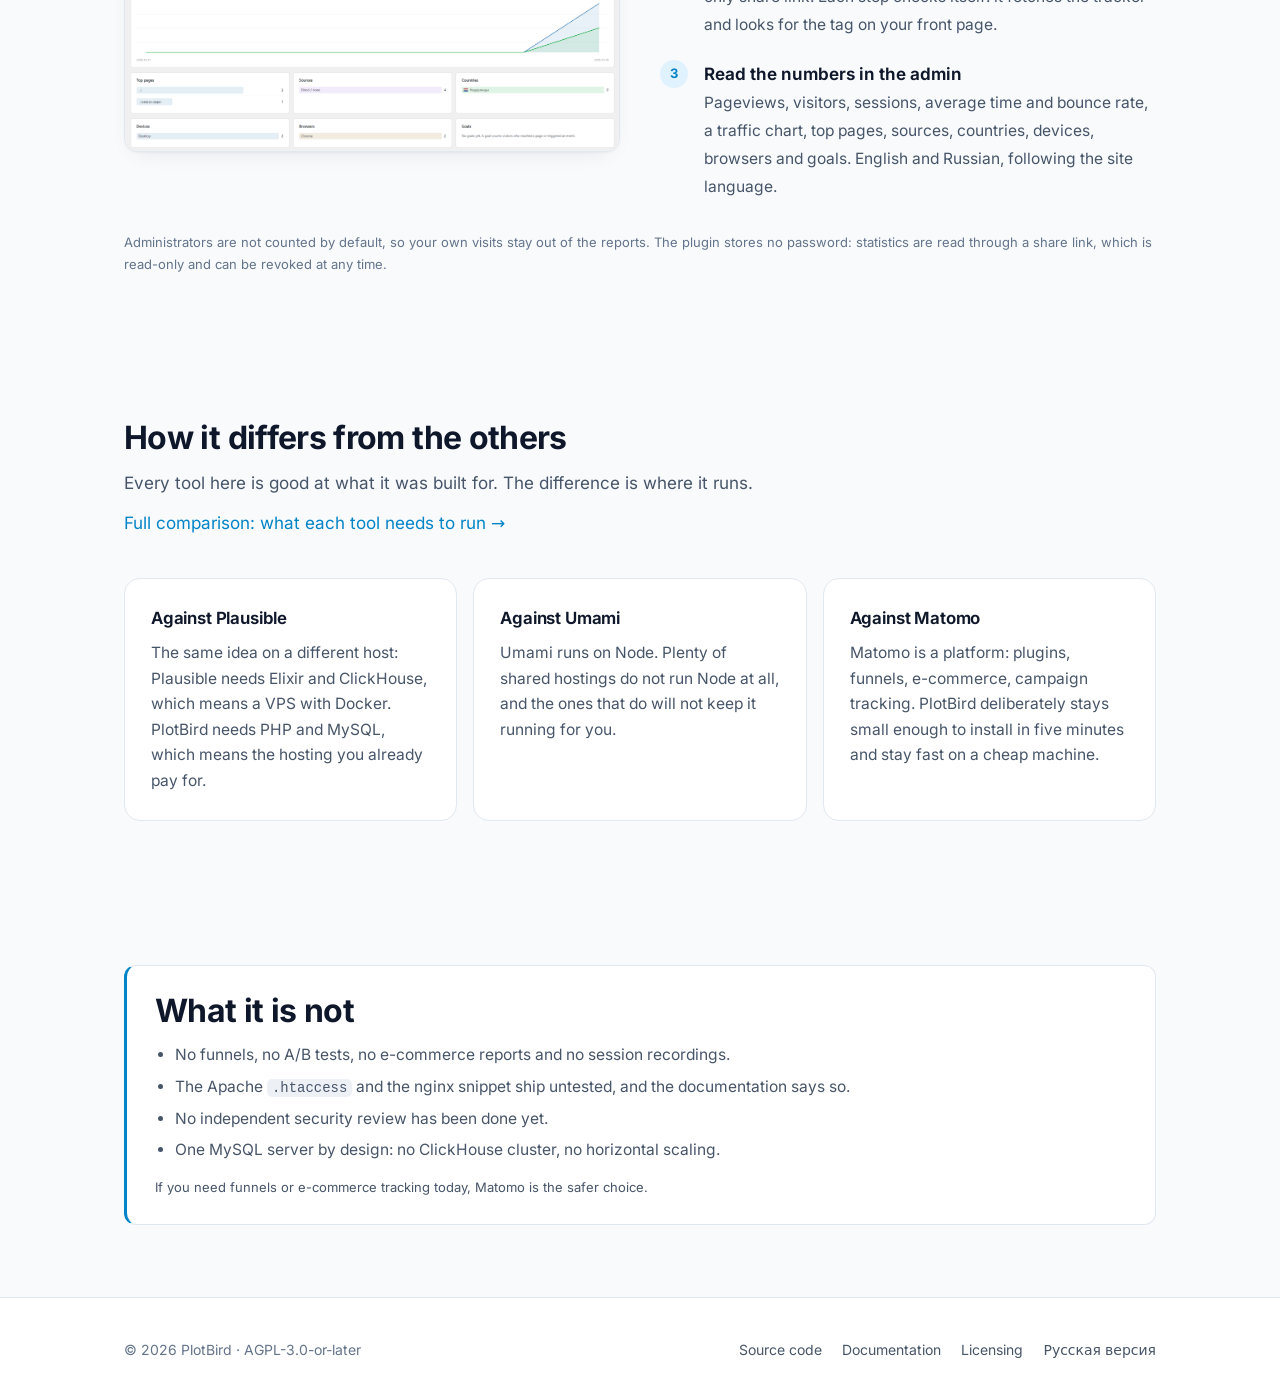
==== commit a12543e1: "docs: a section about the WordPress plugin The plugin answers the question the install section ends " ====
--- a/index.html
+++ b/index.html
@@ -186,7 +186,7 @@
         <div class="stat"><b>1.3 KB</b><span>tracker</span></div>
         <div class="stat"><b>43 KB</b><span>dashboard CSS</span></div>
         <div class="stat"><b>710 834</b><span>IP ranges inside</span></div>
-        <div class="stat"><b>252</b><span>end-to-end checks</span></div>
+        <div class="stat"><b>256</b><span>end-to-end checks</span></div>
         <div class="stat"><b>6</b><span>languages</span></div>
     </div>
 </section>
@@ -232,6 +232,66 @@
     </div>
 </section>
 
+<section id="wordpress">
+    <div class="wrap">
+        <div class="section-head">
+            <h2>On WordPress, without the tag</h2>
+            <p>
+                The plugin adds the tracker to public pages only, checks that the connection
+                works, and shows the statistics inside the admin.
+            </p>
+        </div>
+
+        <div class="steps">
+            <div>
+                <div class="shot">
+                    <div class="frame">
+                        <div class="frame-bar">
+                            <i></i><i></i><i></i>
+                            <span>PlotBird — statistics in the WordPress admin</span>
+                        </div>
+                        <img src="assets/wordpress.png"
+                             alt="The PlotBird statistics screen inside WordPress: pageviews, visitors, sessions, average time and bounce rate, a traffic chart, and blocks for pages, sources, countries, devices, browsers and goals"
+                             width="1200" height="563" loading="lazy" decoding="async">
+                    </div>
+                </div>
+            </div>
+
+            <ol class="step-list">
+                <li>
+                    <strong>Install the plugin</strong>
+                    <span>
+                        Download the archive from
+                        <a href="https://github.com/plotbird/wordpress-plugin">github.com/plotbird/wordpress-plugin</a>
+                        and upload it under Plugins, Add New, Upload Plugin.
+                    </span>
+                </li>
+                <li>
+                    <strong>Four steps, no code</strong>
+                    <span>
+                        The address of your installation, the website id, and a read-only share
+                        link. Each step checks itself: it fetches the tracker and looks for the
+                        tag on your front page.
+                    </span>
+                </li>
+                <li>
+                    <strong>Read the numbers in the admin</strong>
+                    <span>
+                        Pageviews, visitors, sessions, average time and bounce rate, a traffic
+                        chart, top pages, sources, countries, devices, browsers and goals.
+                        English and Russian, following the site language.
+                    </span>
+                </li>
+            </ol>
+        </div>
+
+        <p class="caption">
+            Administrators are not counted by default, so your own visits stay out of the
+            reports. The plugin stores no password: statistics are read through a share link,
+            which is read-only and can be revoked at any time.
+        </p>
+    </div>
+</section>
 <section id="compare">
     <div class="wrap">
         <div class="section-head">
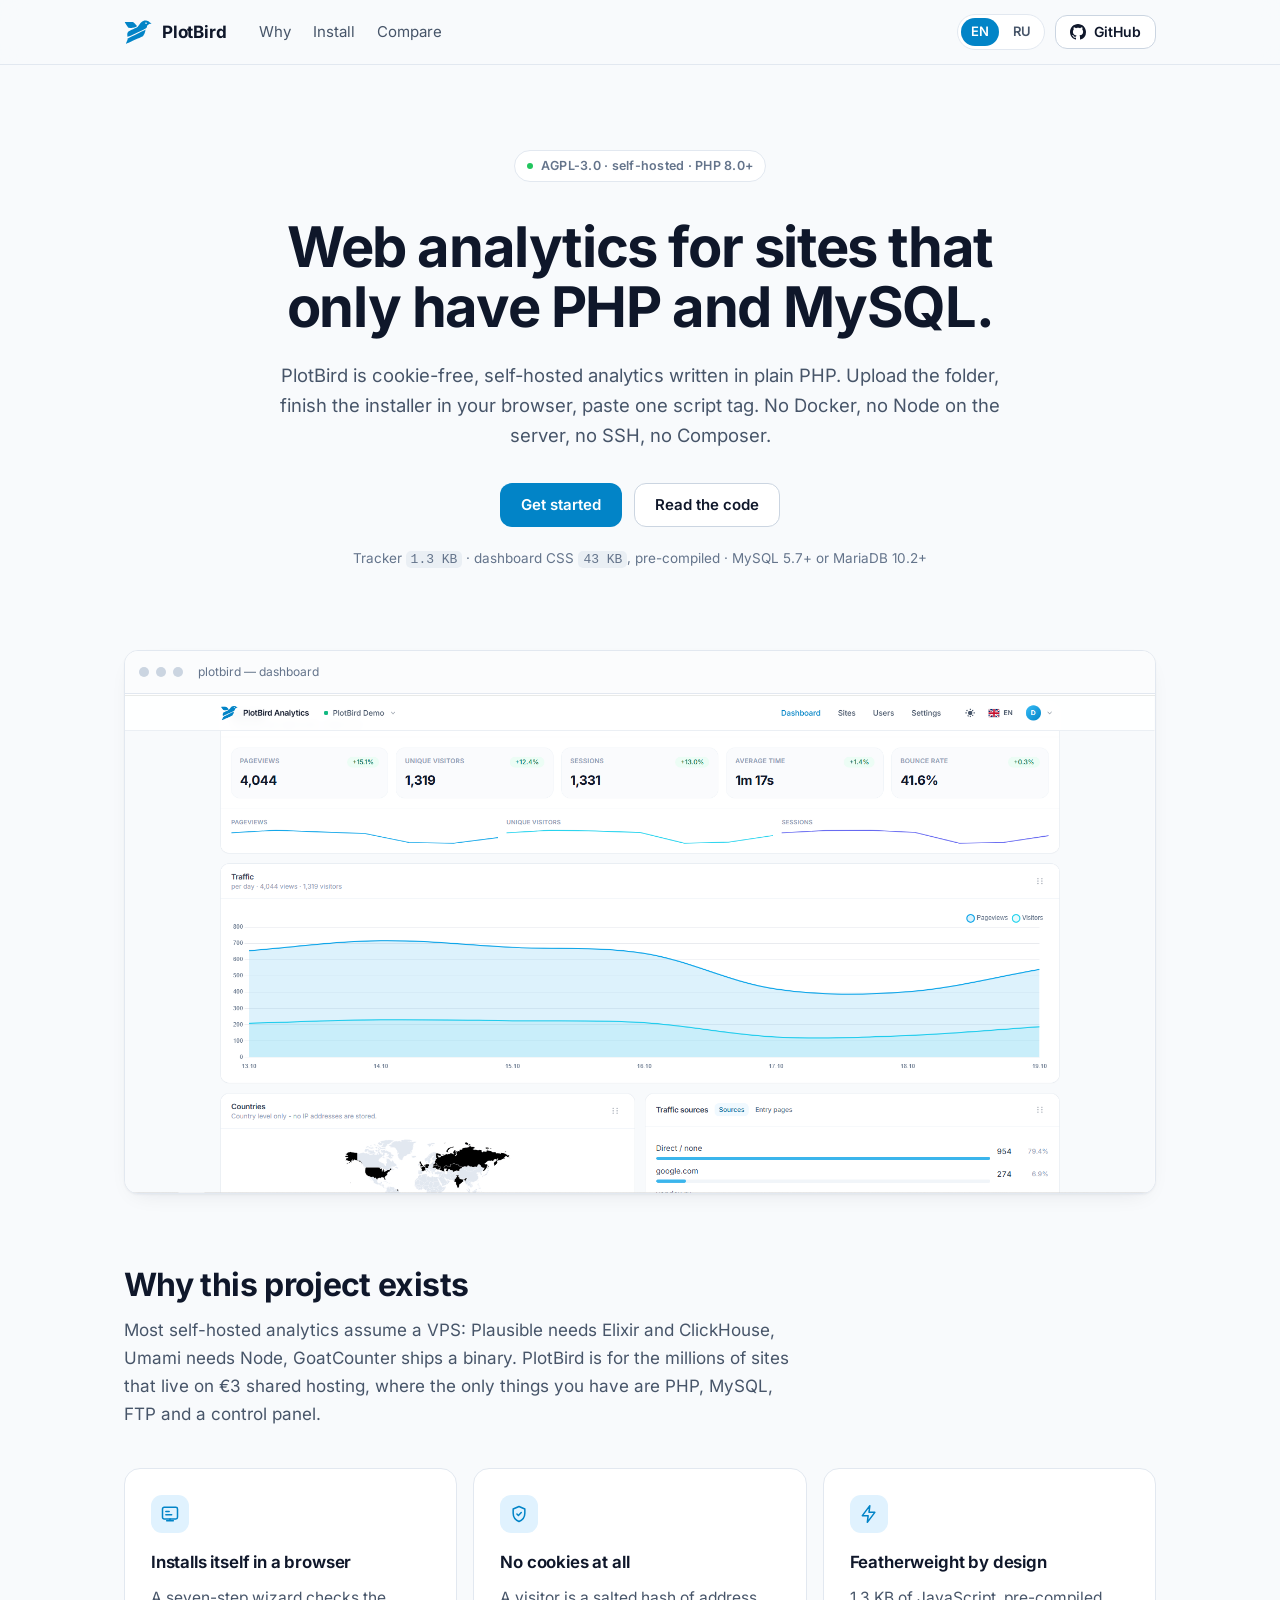
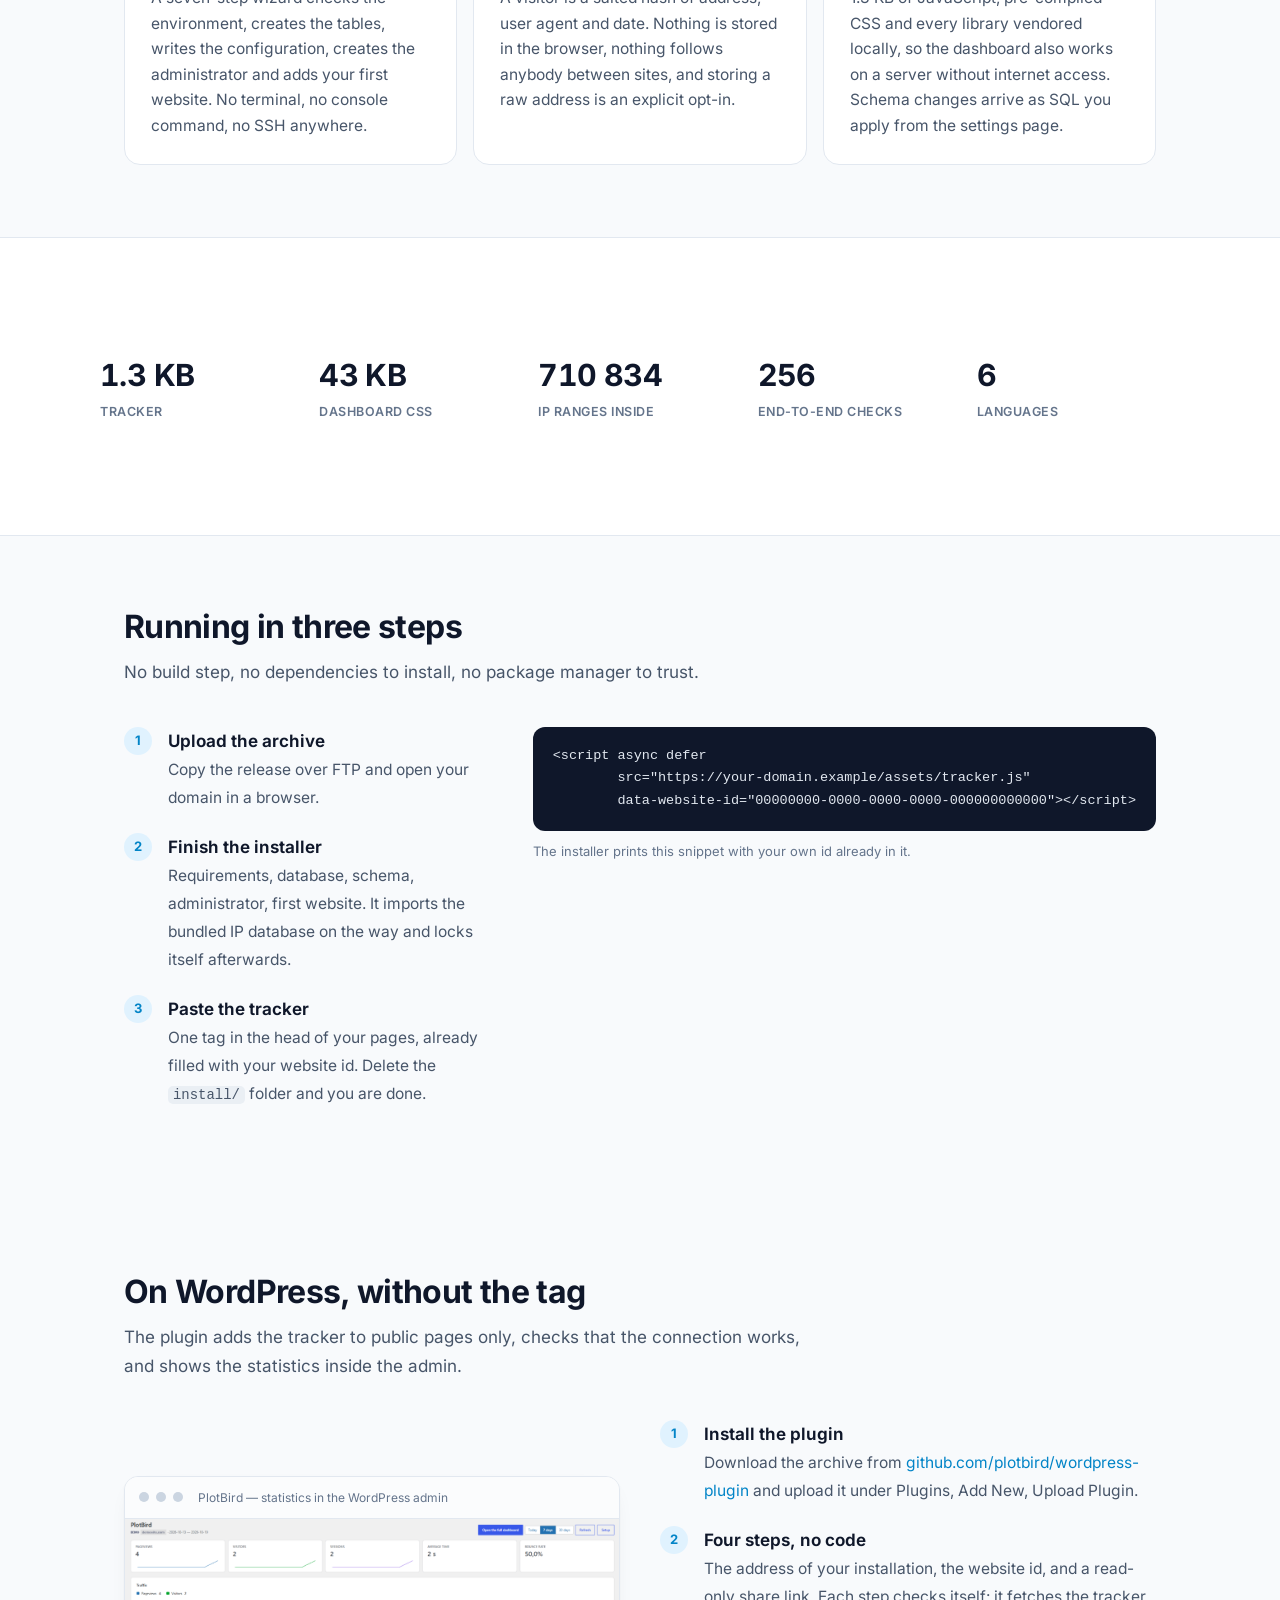
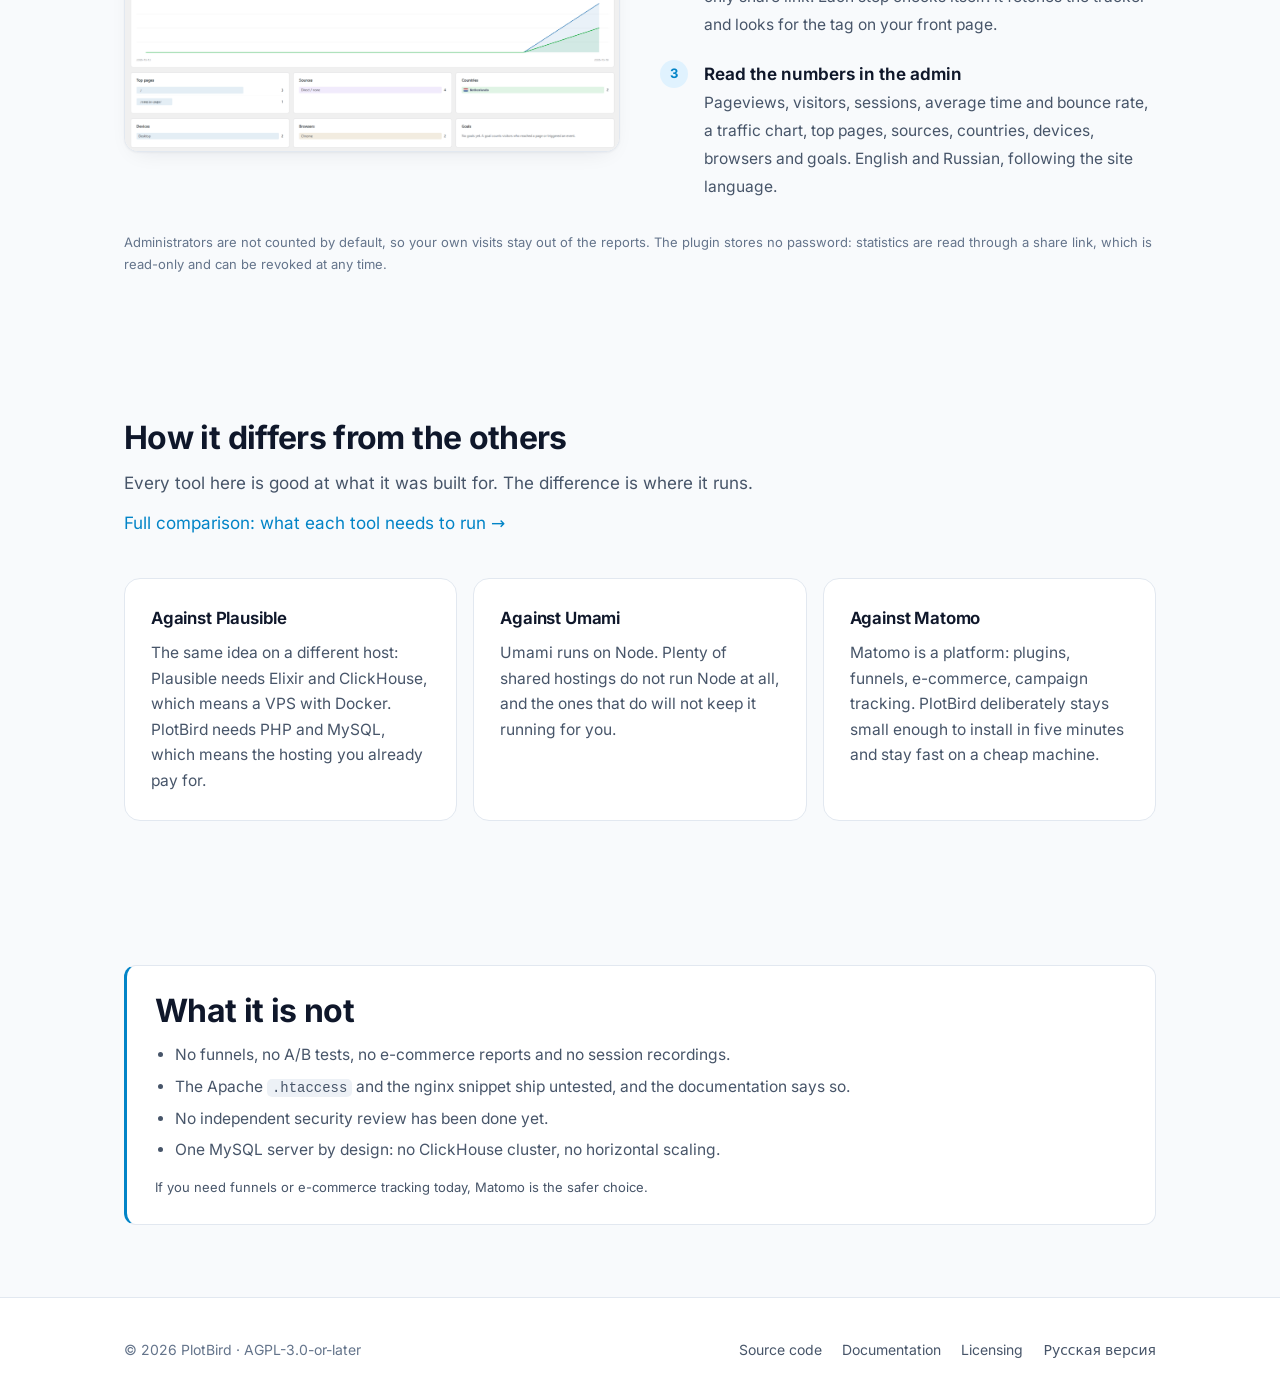
==== commit 47152fba: "metadata: finish the social and structured data X and LinkedIn had only the card type, so they fell " ====
--- a/index.html
+++ b/index.html
@@ -24,6 +24,11 @@
 <meta property="og:locale" content="en_US">
 <meta property="og:locale:alternate" content="ru_RU">
 <meta name="twitter:card" content="summary_large_image">
+<meta property="og:site_name" content="PlotBird Analytics">
+<meta property="og:image:alt" content="PlotBird: cookie-free analytics in plain PHP">
+<meta name="twitter:title" content="PlotBird — self-hosted, cookie-free web analytics in plain PHP">
+<meta name="twitter:description" content="Web analytics for websites that only have PHP and MySQL. Cookie-free, self-hosted, no Docker, no SSH: upload the folder, install it in the browser, paste one script tag.">
+<meta name="twitter:image" content="https://plotbird.github.io/assets/og.png">
 <script type="application/ld+json">
 {
     "@context": "https://schema.org",
@@ -37,7 +42,7 @@
     "url": "https://plotbird.github.io/",
     "downloadUrl": "https://github.com/plotbird/analytics/releases/latest",
     "codeRepository": "https://github.com/plotbird/analytics",
-    "softwareVersion": "1.0.0",
+    "softwareVersion": "1.0.2",
     "datePublished": "2026-10-19",
     "license": "https://www.gnu.org/licenses/agpl-3.0.html",
     "isAccessibleForFree": true,
@@ -51,9 +56,7 @@
         "name": "PlotBird",
         "url": "https://plotbird.github.io/"
     },
-    "sameAs": [
-        "https://github.com/plotbird/analytics"
-    ],
+    "sameAs": ["https://github.com/plotbird/analytics", "https://github.com/plotbird/wordpress-plugin"],
     "inLanguage": "en",
     "featureList": [
         "Browser installer, no SSH",
@@ -65,6 +68,24 @@
         "Progressive web app",
         "Schema migrations from the interface"
     ]
+}
+</script>
+<script type="application/ld+json">
+{
+    "@context": "https://schema.org",
+    "@type": "SoftwareApplication",
+    "name": "PlotBird Analytics for WordPress",
+    "applicationCategory": "BusinessApplication",
+    "operatingSystem": "WordPress 6.0+",
+    "softwareVersion": "1.0.3",
+    "description": "The PlotBird plugin for WordPress: adds the tracking code and shows the statistics inside the admin.",
+    "url": "https://github.com/plotbird/wordpress-plugin",
+    "downloadUrl": "https://github.com/plotbird/wordpress-plugin/releases/latest",
+    "codeRepository": "https://github.com/plotbird/wordpress-plugin",
+    "license": "https://www.gnu.org/licenses/old-licenses/gpl-2.0.html",
+    "isAccessibleForFree": true,
+    "inLanguage": "en",
+    "author": {"@type": "Organization", "name": "PlotBird", "url": "https://plotbird.github.io/"}
 }
 </script>
 </head>
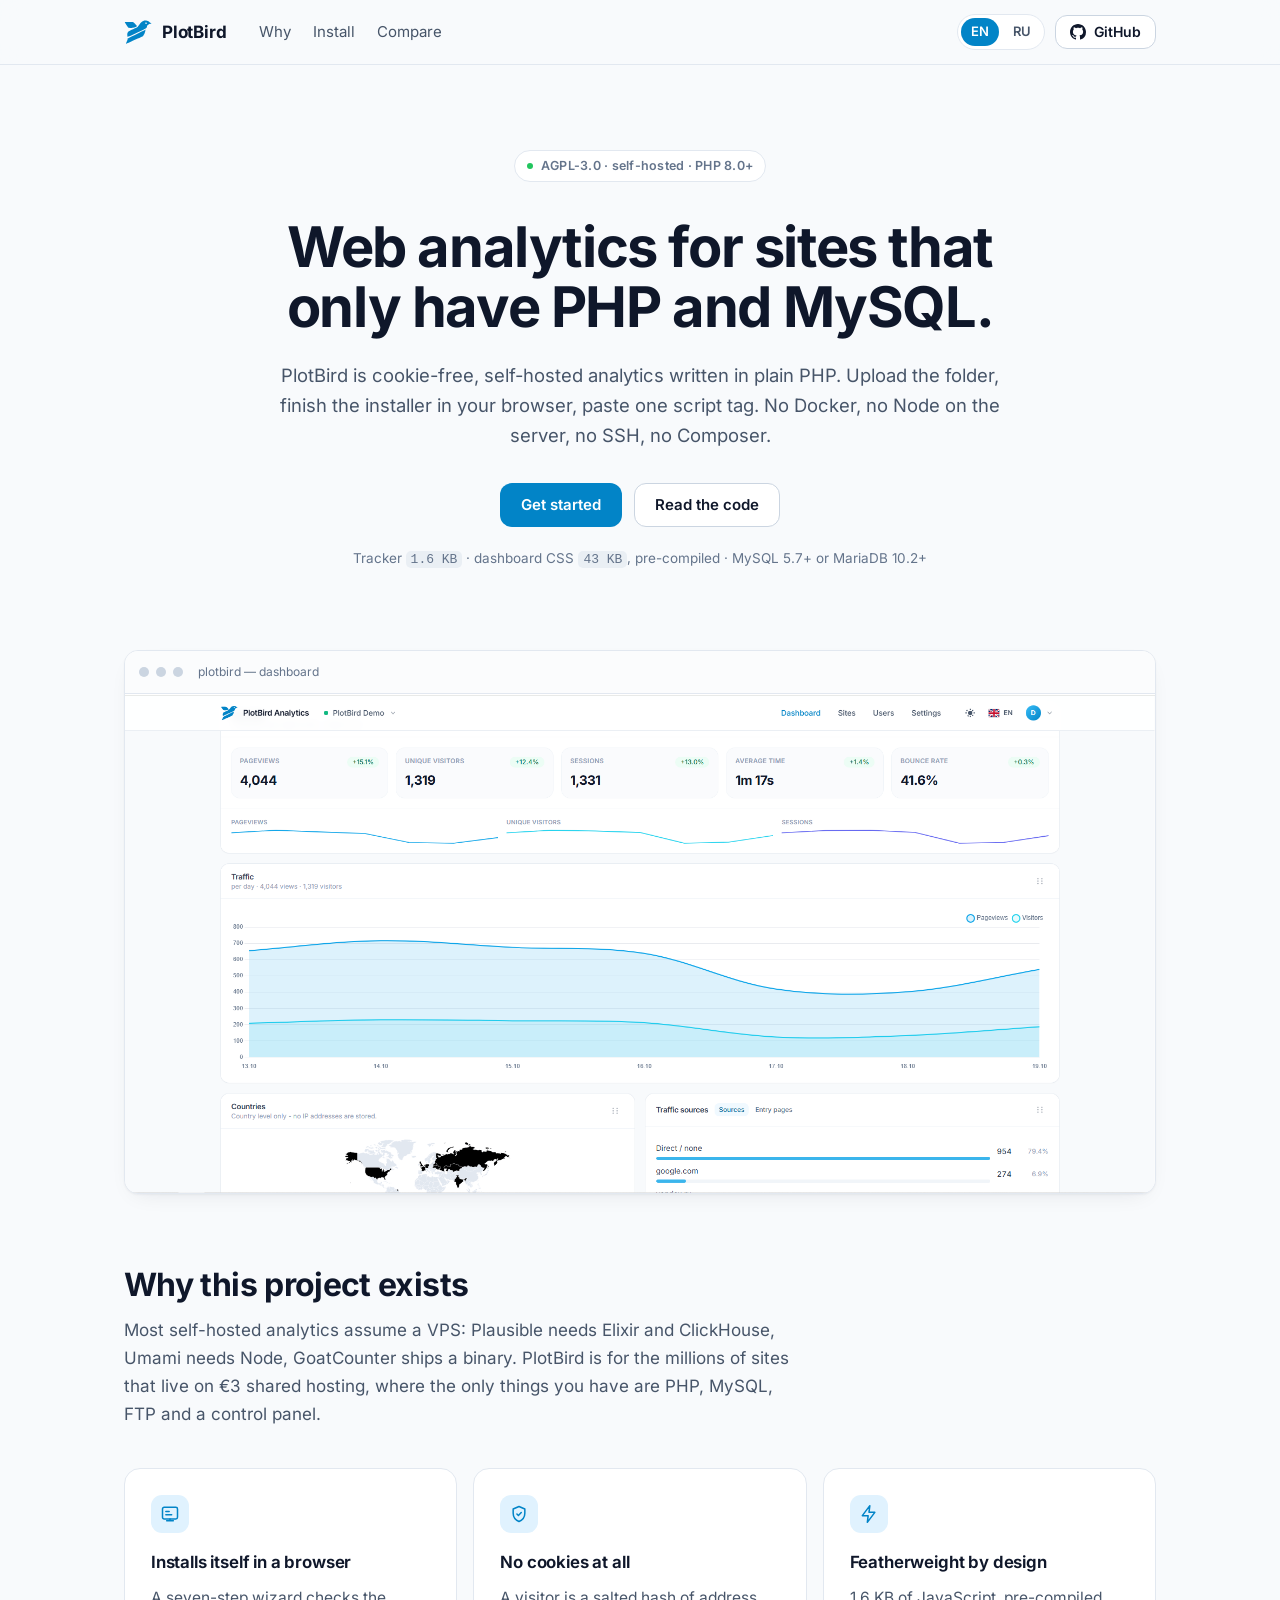
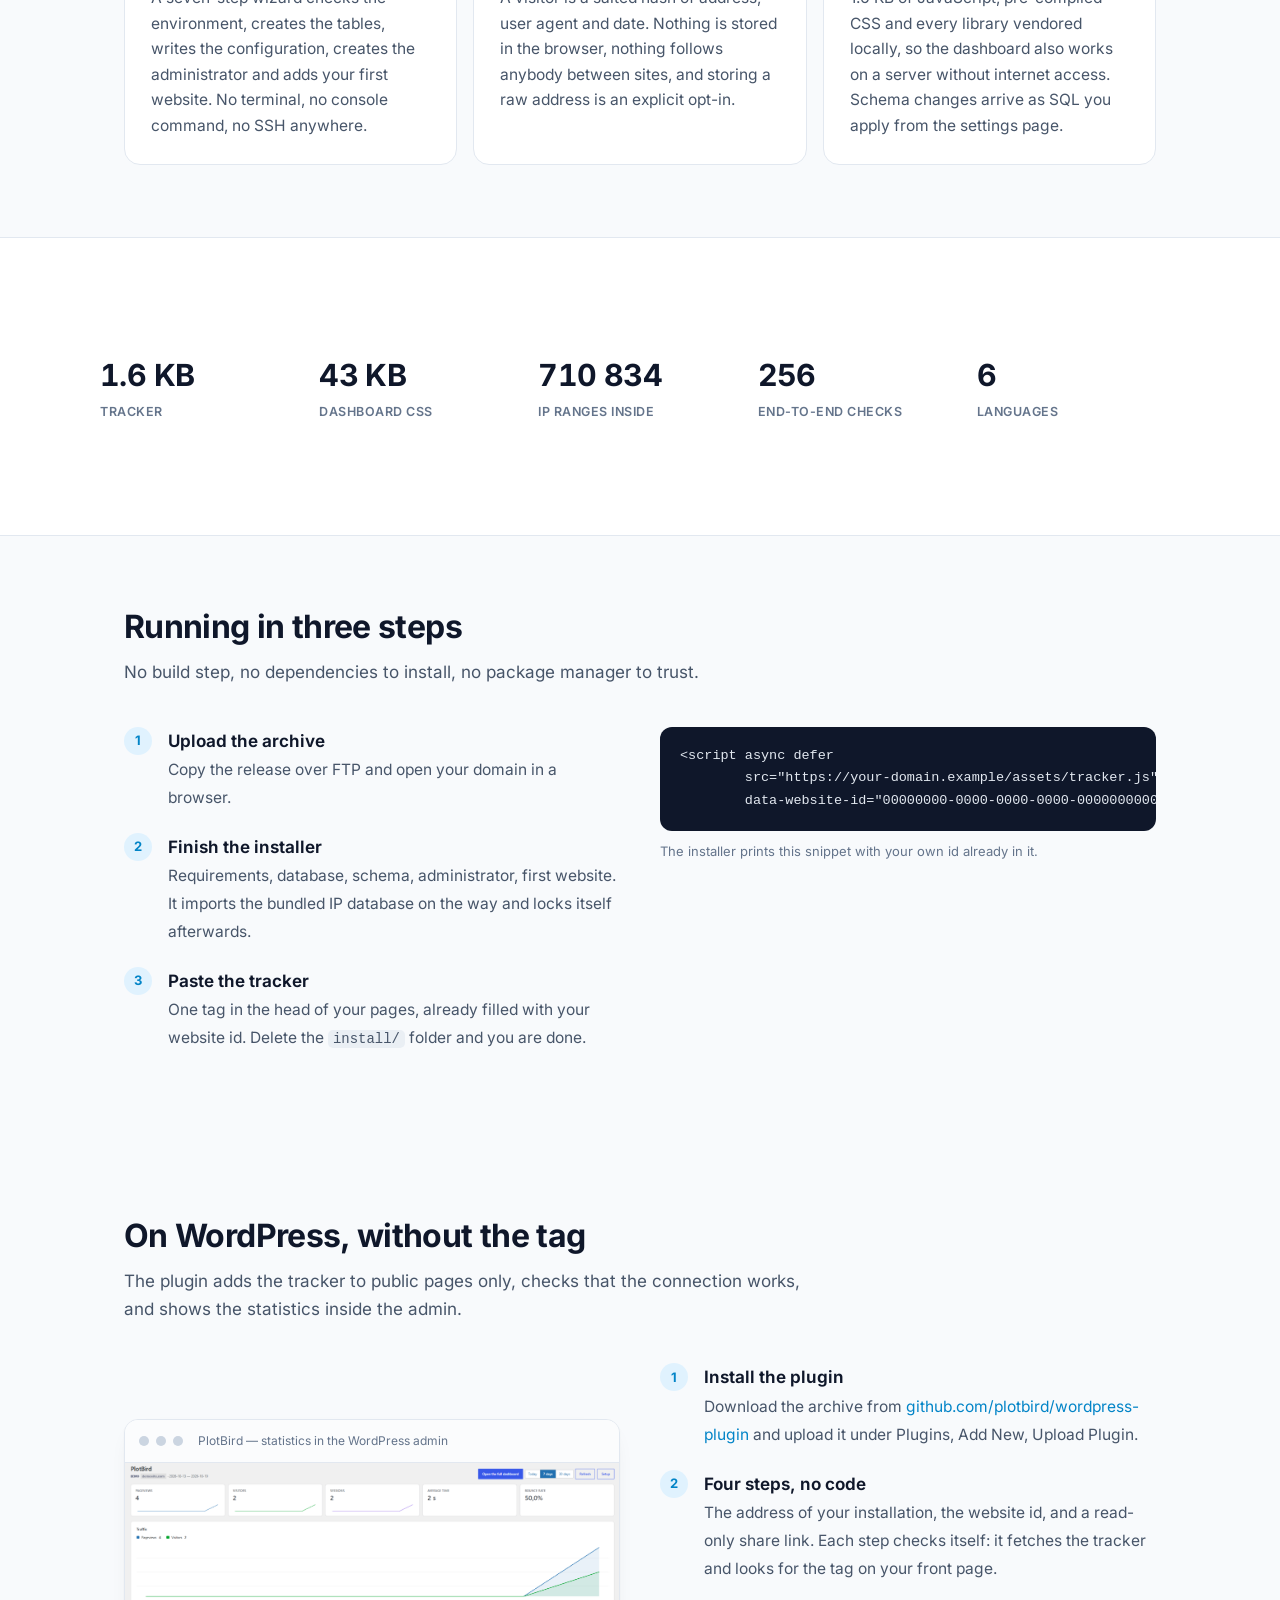
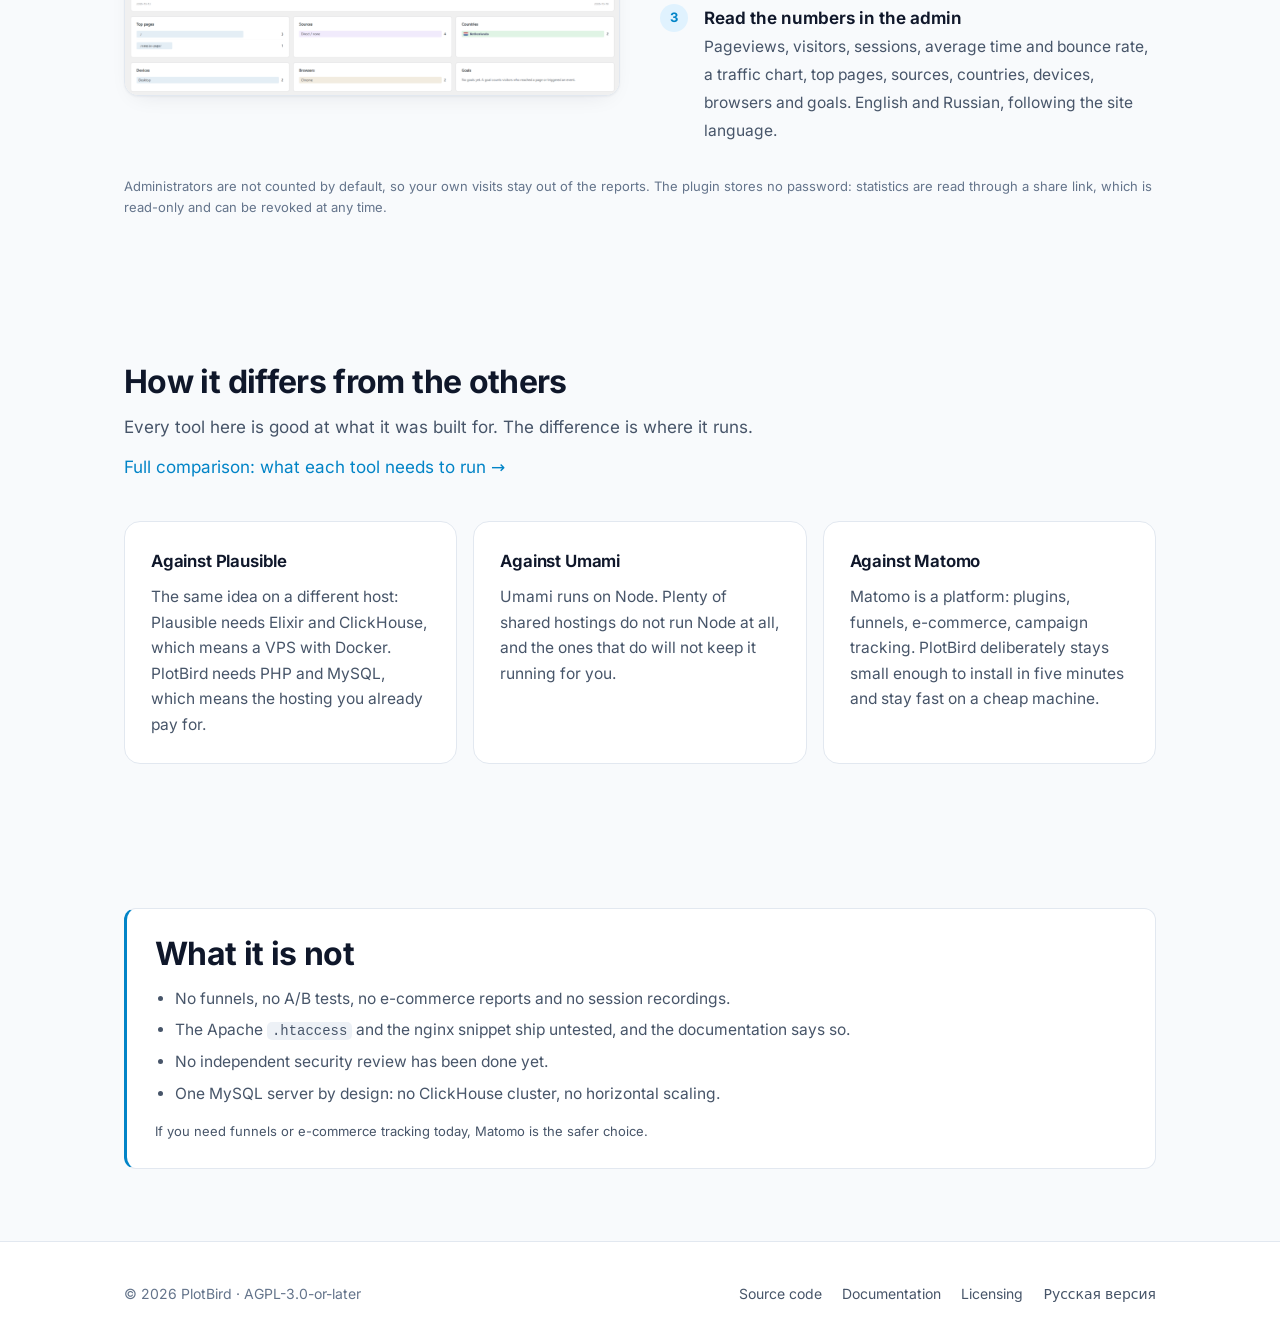
==== commit 19705815: "fix the layout on phones The code sample pushed the page wider than the screen: a grid item will not" ====
--- a/index.html
+++ b/index.html
@@ -4,6 +4,7 @@
 <meta charset="utf-8">
 <meta name="viewport" content="width=device-width, initial-scale=1">
 <title>PlotBird — self-hosted, cookie-free web analytics in plain PHP</title>
+<meta name="google-site-verification" content="_HZtw0_iEdkq5-MWGCPGsdtzQNc1821ZFkKiWtUW_zI">
 <meta name="description" content="Web analytics for websites that only have PHP and MySQL. Cookie-free, self-hosted, no Docker, no SSH: upload the folder, install it in the browser, paste one script tag.">
 <link rel="canonical" href="https://plotbird.github.io/">
 <link rel="alternate" hreflang="en" href="https://plotbird.github.io/">
@@ -130,7 +131,7 @@
         <a class="btn btn-ghost" href="https://github.com/plotbird/analytics">Read the code</a>
     </div>
     <p class="hero-note">
-        Tracker <code>1.3 KB</code> &middot; dashboard CSS <code>43 KB</code>, pre-compiled &middot;
+        Tracker <code>1.6 KB</code> &middot; dashboard CSS <code>43 KB</code>, pre-compiled &middot;
         MySQL 5.7+ or MariaDB 10.2+
     </p>
 </div>
@@ -193,7 +194,7 @@
                 </div>
                 <h3>Featherweight by design</h3>
                 <p>
-                    1.3 KB of JavaScript, pre-compiled CSS and every library vendored locally, so
+                    1.6 KB of JavaScript, pre-compiled CSS and every library vendored locally, so
                     the dashboard also works on a server without internet access. Schema changes
                     arrive as SQL you apply from the settings page.
                 </p>
@@ -204,7 +205,7 @@
 
 <section class="numbers" aria-label="Numbers">
     <div class="wrap numbers-inner">
-        <div class="stat"><b>1.3 KB</b><span>tracker</span></div>
+        <div class="stat"><b>1.6 KB</b><span>tracker</span></div>
         <div class="stat"><b>43 KB</b><span>dashboard CSS</span></div>
         <div class="stat"><b>710 834</b><span>IP ranges inside</span></div>
         <div class="stat"><b>256</b><span>end-to-end checks</span></div>
--- a/assets/style.css
+++ b/assets/style.css
@@ -746,3 +746,58 @@
         grid-template-columns: repeat(2, 1fr);
     }
 }
+
+/* Mobile -------------------------------------------------------------------
+   Grid items refuse to shrink below their content unless told otherwise, and a
+   long unbreakable line in the code sample was enough to push the whole page
+   wider than the screen. */
+
+.steps > *,
+.cards > *,
+.numbers-inner > * {
+    min-width: 0;
+}
+
+@media (max-width: 559px) {
+    /* Let the snippet wrap instead of scrolling on the narrowest screens. */
+    pre {
+        white-space: pre-wrap;
+        overflow-wrap: anywhere;
+    }
+}
+
+@media (max-width: 639px) {
+    /* Counters as a list: a value and its label per row, hairlines between. */
+    .numbers-inner {
+        grid-template-columns: 1fr;
+        gap: 0;
+        padding: 10px 0;
+    }
+
+    .numbers-inner .stat {
+        display: flex;
+        align-items: baseline;
+        justify-content: space-between;
+        gap: 16px;
+        padding: 13px 0;
+        border-bottom: 1px solid var(--border);
+    }
+
+    .numbers-inner .stat:last-child {
+        border-bottom: 0;
+    }
+
+    .numbers-inner .stat span {
+        order: 1;
+        margin: 0;
+        font-size: 13.5px;
+        letter-spacing: 0;
+        text-transform: none;
+    }
+
+    .numbers-inner .stat b {
+        order: 2;
+        font-size: 1.15rem;
+        white-space: nowrap;
+    }
+}
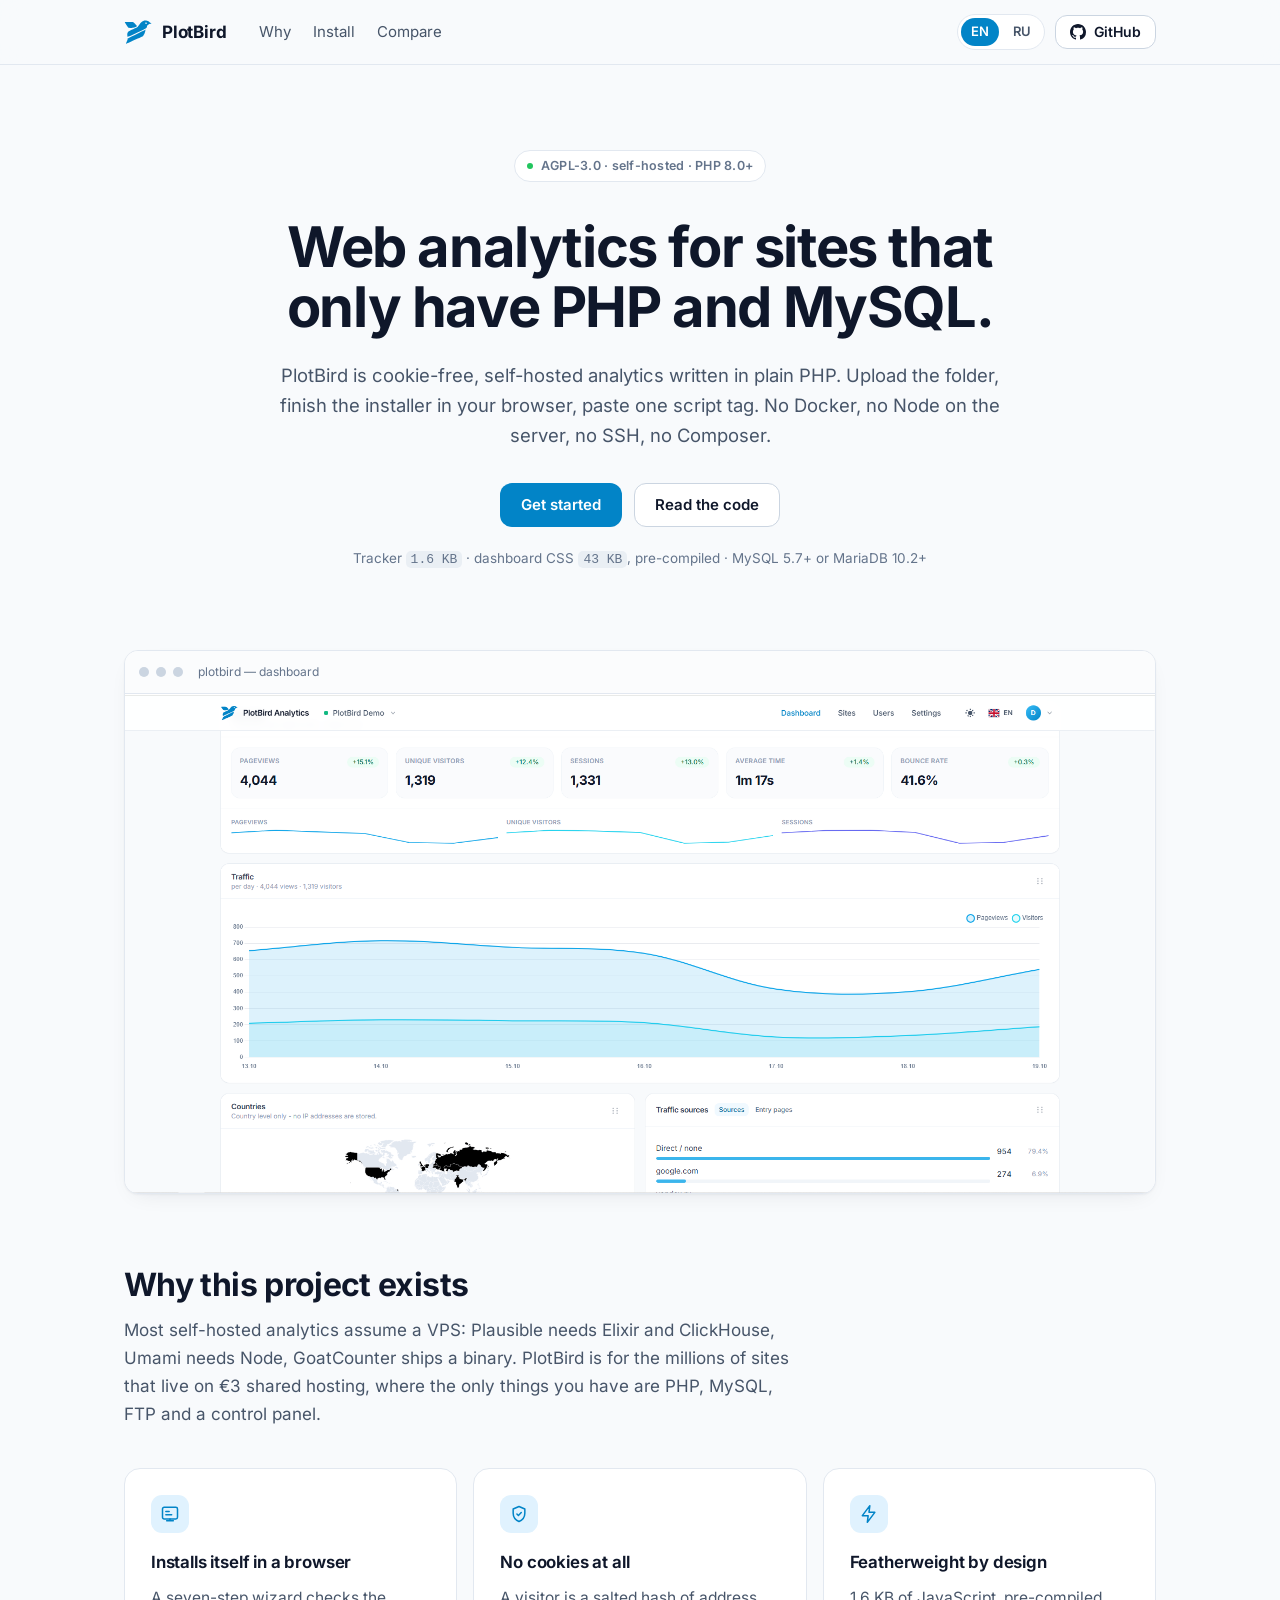
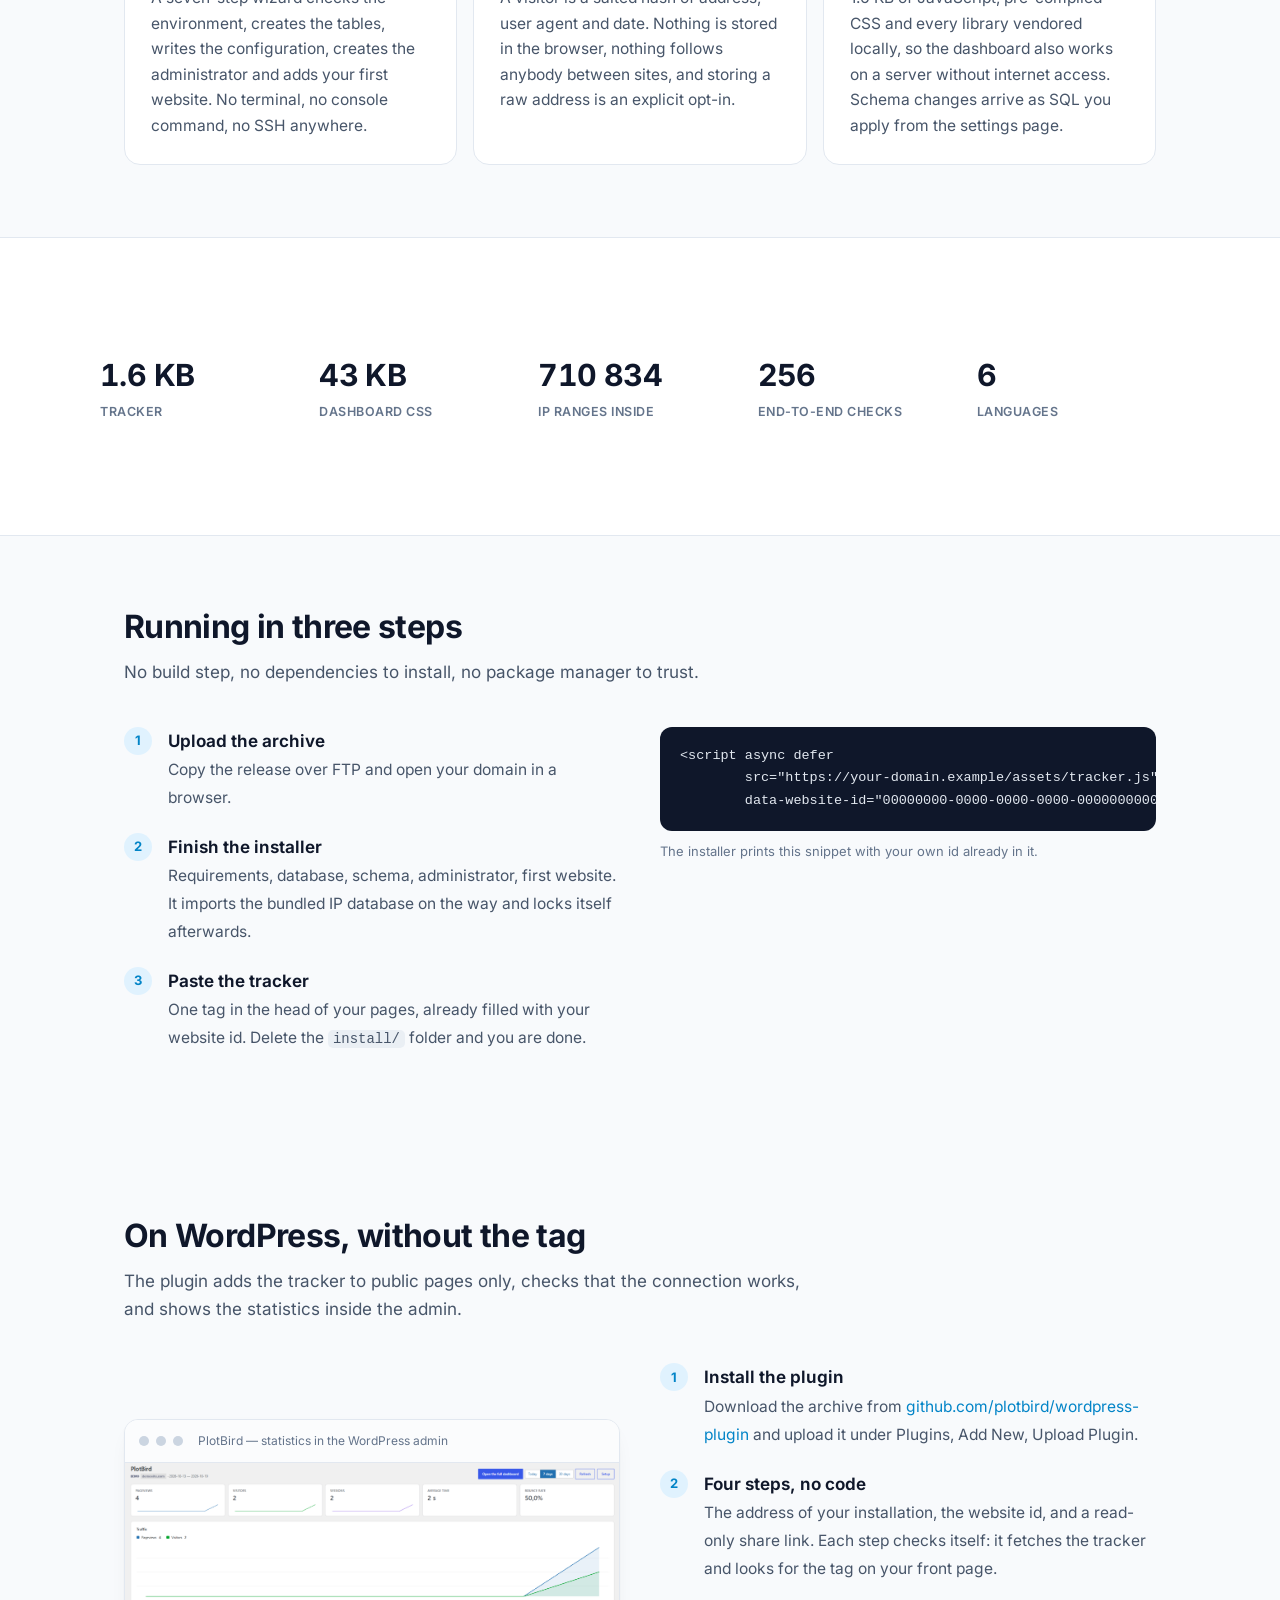
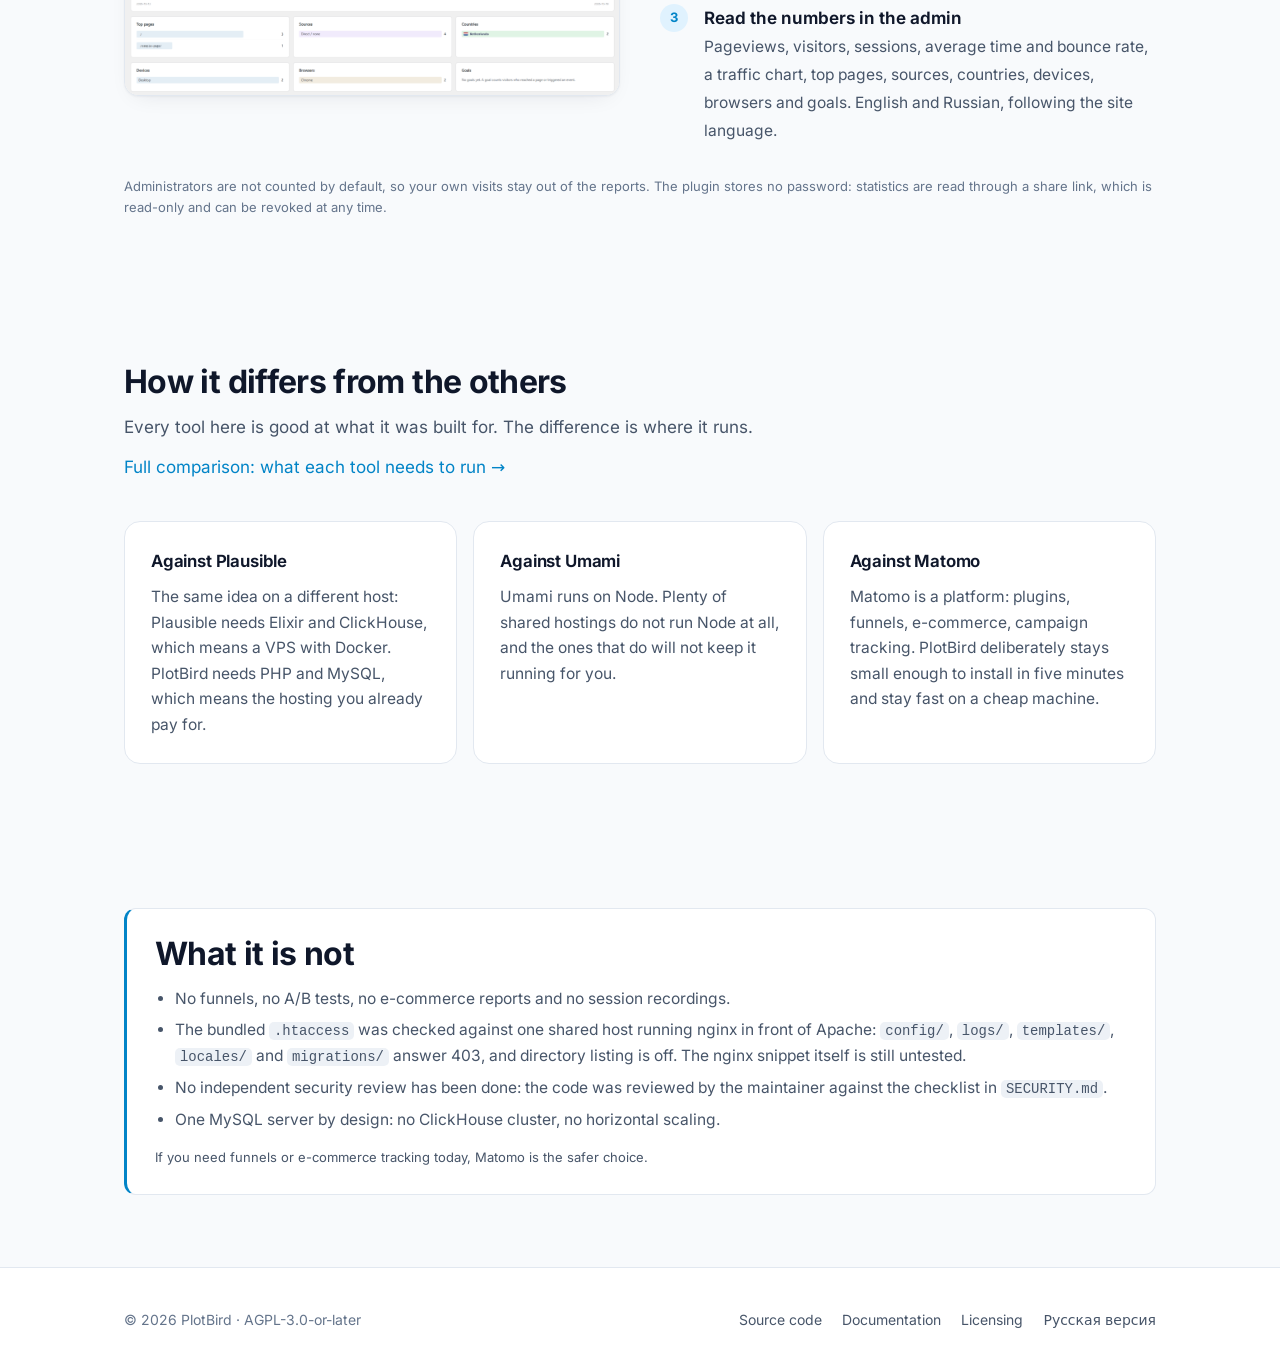
==== commit dad6c359: "say what was actually verified about the protected paths The .htaccess file was checked against a li" ====
--- a/index.html
+++ b/index.html
@@ -358,8 +358,8 @@
             <h2>What it is not</h2>
             <ul>
                 <li>No funnels, no A/B tests, no e-commerce reports and no session recordings.</li>
-                <li>The Apache <code>.htaccess</code> and the nginx snippet ship untested, and the documentation says so.</li>
-                <li>No independent security review has been done yet.</li>
+                <li>The bundled <code>.htaccess</code> was checked against one shared host running nginx in front of Apache: <code>config/</code>, <code>logs/</code>, <code>templates/</code>, <code>locales/</code> and <code>migrations/</code> answer 403, and directory listing is off. The nginx snippet itself is still untested.</li>
+                <li>No independent security review has been done: the code was reviewed by the maintainer against the checklist in <code>SECURITY.md</code>.</li>
                 <li>One MySQL server by design: no ClickHouse cluster, no horizontal scaling.</li>
             </ul>
             <p class="caption" style="margin-top:14px">
